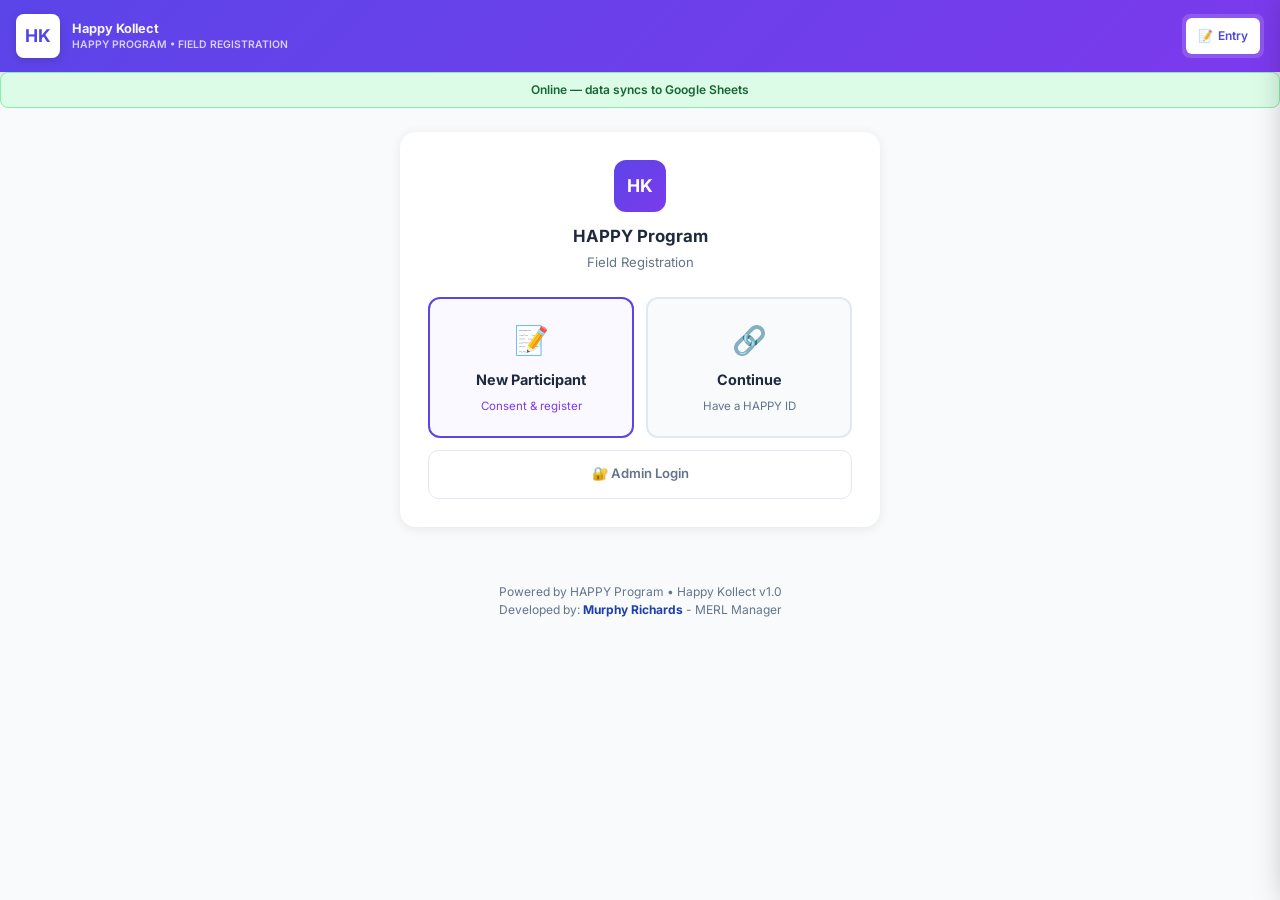
==== index.html @ 60e47ee0 "Job Placement lookup: search by name, phone, or HAPPY ID - Input now accepts name, HAPPY ID, or phon" ====
<!DOCTYPE html>
<html lang="en">
<head>
<meta charset="UTF-8">
<meta name="viewport" content="width=device-width, initial-scale=1.0, minimum-scale=1.0, maximum-scale=5.0">
<meta name="theme-color" content="#5B45E8">
<meta name="apple-mobile-web-app-capable" content="yes">
<meta name="apple-mobile-web-app-status-bar-style" content="black-translucent">
<title>Happy Kollect - HAPPY Program Registration</title>
<script src="js/tailwind.min.js"></script>
<link rel="stylesheet" href="css/fonts.css">
<link rel="stylesheet" href="css/styles.css">
</head>
<body class="pb-4">

<!-- NAVIGATION -->
<nav class="navbar">
  <div class="nav-brand">
    <div class="nav-logo" id="navLogo" onclick="handleNavLogoClick()" style="cursor:pointer;" title="Admin login">HK</div>
    <div class="nav-title">
      Happy Kollect
      <small id="navSubtitle">HAPPY PROGRAM &bull; FIELD REGISTRATION</small>
    </div>
  </div>

  <!-- FIELD NAV: visible by default, hidden when admin -->
  <div class="nav-tabs" id="fieldNav">
    <button class="nav-tab active" onclick="setView('form')" id="tab-form">&#x1F4DD; <span>Entry</span></button>
  </div>

  <!-- ADMIN NAV: hidden by default, shown after admin login (desktop) -->
  <div class="nav-tabs hidden" id="adminNav">
    <button class="nav-tab" onclick="openAdminView('dashboard')"  id="tab-dashboard">&#x1F4CA; <span>Dashboard</span></button>
    <button class="nav-tab" onclick="openAdminView('report')"     id="tab-report">&#x1F4CB; <span>Report</span></button>
    <button class="nav-tab" onclick="openAdminView('placement')"  id="tab-placement">&#x1F4BC; <span>Placement</span></button>
    <button class="nav-tab" onclick="openAdminView('correction')" id="tab-correction">&#x1F6E0; <span>Data</span></button>
    <button class="nav-tab" onclick="openAdminView('sheet')"      id="tab-sheet">&#x1F5C3; <span>Master</span></button>
    <button class="nav-tab" onclick="openAdminView('batch')"      id="tab-batch">&#x1F3ED; <span>Batch</span></button>
    <button class="nav-tab" onclick="setView('form')"             id="tab-entry">&#x1F4DD; <span>Entry</span></button>
    <button class="nav-tab nav-exit-admin" onclick="exitAdminMode()" title="Exit admin mode">&#x2715; Exit</button>
  </div>

  <!-- ADMIN MENU BUTTON: mobile only, shown in admin mode -->
  <button id="adminMenuBtn" class="admin-menu-btn" onclick="toggleAdminSidebar()" aria-label="Admin menu">&#x2630;</button>
</nav>

<!-- ADMIN SIDEBAR (mobile) -->
<div id="adminSidebarOverlay" class="admin-sidebar-overlay" onclick="closeAdminSidebar()"></div>
<div id="adminSidebarPanel" class="admin-sidebar-panel">
  <div class="admin-sidebar-header">
    <div class="admin-sidebar-header-logo">HK</div>
    <div class="admin-sidebar-header-text">
      <strong>Happy Kollect</strong>
      <small>Admin Mode</small>
    </div>
  </div>
  <nav class="admin-sidebar-nav">
    <button class="admin-sidebar-item" id="sidebar-tab-dashboard" onclick="openAdminView('dashboard');closeAdminSidebar()">
      <span class="si-icon">&#x1F4CA;</span> Dashboard
    </button>
    <button class="admin-sidebar-item" id="sidebar-tab-report" onclick="openAdminView('report');closeAdminSidebar()">
      <span class="si-icon">&#x1F4CB;</span> Report
    </button>
    <button class="admin-sidebar-item" id="sidebar-tab-placement" onclick="openAdminView('placement');closeAdminSidebar()">
      <span class="si-icon">&#x1F4BC;</span> Placement
    </button>
    <div class="admin-sidebar-divider"></div>
    <button class="admin-sidebar-item" id="sidebar-tab-correction" onclick="openAdminView('correction');closeAdminSidebar()">
      <span class="si-icon">&#x1F6E0;</span> Data Correction
    </button>
    <button class="admin-sidebar-item" id="sidebar-tab-sheet" onclick="openAdminView('sheet');closeAdminSidebar()">
      <span class="si-icon">&#x1F5C3;</span> Master Sheet
    </button>
    <button class="admin-sidebar-item" id="sidebar-tab-batch" onclick="openAdminView('batch');closeAdminSidebar()">
      <span class="si-icon">&#x1F3ED;</span> Batch Placement
    </button>
    <div class="admin-sidebar-divider"></div>
    <button class="admin-sidebar-item" id="sidebar-tab-entry" onclick="setView('form');closeAdminSidebar()">
      <span class="si-icon">&#x1F4DD;</span> Entry Form
    </button>
  </nav>
  <div class="admin-sidebar-footer">
    <button class="admin-sidebar-exit-btn" onclick="exitAdminMode();closeAdminSidebar()">
      &#x2715; Exit Admin Mode
    </button>
  </div>
</div>

<!-- STATUS BAR -->
<div id="statusBar" class="status-bar hidden mx-4 mt-4">
  <span id="statusText"></span>
</div>

<!-- MAIN CONTAINER -->
<div class="max-w-7xl mx-auto px-4 mt-4">

  <!-- ENTRY MODE SCREEN (default landing) -->
  <div id="entryModeScreen" class="hidden" style="max-width:480px;margin:1.5rem auto;">
    <div style="background:#fff;border-radius:1rem;box-shadow:0 2px 12px rgba(0,0,0,0.08);padding:1.75rem;">
      <div style="text-align:center;margin-bottom:1.5rem;">
        <div style="width:52px;height:52px;background:linear-gradient(135deg,#5B45E8,#7C3AED);border-radius:0.75rem;display:inline-flex;align-items:center;justify-content:center;font-weight:800;color:white;font-size:1.1rem;margin-bottom:0.75rem;">HK</div>
        <h2 style="font-weight:900;font-size:1.05rem;color:#1e293b;margin-bottom:0.25rem;">HAPPY Program</h2>
        <p style="color:#64748b;font-size:0.82rem;margin:0;">Field Registration</p>
      </div>
      <div style="display:grid;grid-template-columns:1fr 1fr;gap:0.75rem;margin-bottom:0.75rem;">
        <button type="button" onclick="startNewParticipant()" class="entry-btn-primary">
          <div style="font-size:1.75rem;">&#x1F4DD;</div>
          <div style="font-weight:800;font-size:0.9rem;color:#1e293b;">New Participant</div>
          <div style="font-size:0.72rem;color:#7c3aed;text-align:center;">Consent &amp; register</div>
        </button>
        <button type="button" onclick="showContinueScreen()" class="entry-btn-secondary">
          <div style="font-size:1.75rem;">&#x1F517;</div>
          <div style="font-weight:800;font-size:0.9rem;color:#1e293b;">Continue</div>
          <div style="font-size:0.72rem;color:#64748b;text-align:center;">Have a HAPPY ID</div>
        </button>
      </div>
      <button type="button" onclick="showAdminLogin('form')" class="entry-btn-admin">
        &#x1F510; Admin Login
      </button>
    </div>
  </div>

  <!-- CONTINUE SCREEN (token or ID input) -->
  <div id="continueScreen" class="hidden" style="max-width:480px;margin:1.5rem auto;">
    <div style="background:#fff;border-radius:1rem;box-shadow:0 2px 12px rgba(0,0,0,0.08);padding:1.75rem;">
      <div style="display:flex;align-items:center;gap:0.75rem;margin-bottom:1.25rem;">
        <button type="button" onclick="showEntryModeScreen()" class="back-btn">&#x2190; Back</button>
        <div>
          <h2 style="font-weight:900;font-size:1rem;color:#1e293b;margin:0;">Continue Registration</h2>
          <p style="color:#64748b;font-size:0.78rem;margin:0.1rem 0 0;">Enter a HAPPY ID, phone, or paste a link.</p>
        </div>
      </div>
      <input type="text" id="continueInput" placeholder="HAPPY-2026-000001 or phone or paste link…"
        style="width:100%;padding:0.75rem 0.85rem;border:1.5px solid #e2e8f0;border-radius:0.5rem;font-size:0.875rem;margin-bottom:0.75rem;box-sizing:border-box;"
        onkeydown="if(event.key==='Enter') submitContinue()">
      <p id="continueError" class="hidden" style="font-size:0.78rem;color:#ef4444;margin-bottom:0.5rem;"></p>
      <button type="button" onclick="submitContinue()"
        style="width:100%;padding:0.8rem;border-radius:0.5rem;background:#5B45E8;color:#fff;font-weight:700;font-size:0.875rem;border:none;cursor:pointer;min-height:48px;">
        Continue &#x2192;
      </button>
    </div>
  </div>

  <!-- consentSuccessScreen removed — consent auto-proceeds to registration -->

  <!-- LOCKED SCREEN (kept for backward compat with token links) -->
  <div id="lockedScreen" class="hidden" style="text-align:center;padding:3rem 1rem;">
    <div style="font-size:3rem;">&#x1F512;</div>
    <h2 style="font-weight:900;font-size:1.25rem;margin:1rem 0 0.5rem;">Invalid Link</h2>
    <p style="color:#64748b;font-size:0.875rem;margin-bottom:1.5rem;">This link is invalid or has expired. Please contact your HAPPY Program field officer.</p>
    <button type="button" onclick="showEntryModeScreen()" style="font-size:0.8rem;color:#5B45E8;background:none;border:none;cursor:pointer;text-decoration:underline;">Go to entry screen</button>
  </div>

  <!-- ADMIN STAGE SELECTION SCREEN -->
  <div id="adminStageScreen" class="hidden" style="max-width:520px;margin:2rem auto;">
    <div style="background:#fff;border-radius:1rem;box-shadow:0 2px 12px rgba(0,0,0,0.08);padding:2rem;">
      <h2 style="font-weight:900;font-size:1.1rem;margin-bottom:0.25rem;">Admin Entry Mode</h2>
      <p style="color:#64748b;font-size:0.82rem;margin-bottom:1.5rem;">Select the stage you are collecting data for.</p>
      <div style="display:flex;flex-direction:column;gap:0.75rem;">
        <button type="button" onclick="adminSelectStage('registration')"
          style="display:flex;align-items:center;gap:1rem;padding:1rem 1.25rem;border-radius:0.75rem;border:2px solid #e2e8f0;background:#fff;cursor:pointer;text-align:left;transition:border-color 0.15s;"
          onmouseover="this.style.borderColor='#5B45E8'" onmouseout="this.style.borderColor='#e2e8f0'">
          <div style="width:2.25rem;height:2.25rem;background:#ede9fe;border-radius:0.5rem;display:flex;align-items:center;justify-content:center;font-size:1.1rem;flex-shrink:0;">&#x1F4DD;</div>
          <div>
            <div style="font-weight:800;font-size:0.9rem;color:#1e293b;">New Participant</div>
            <div style="font-size:0.75rem;color:#64748b;margin-top:0.15rem;">Register a new participant &mdash; fills in personal information and baseline data.</div>
          </div>
        </button>
        <button type="button" onclick="adminSelectStage('capacity')"
          style="display:flex;align-items:center;gap:1rem;padding:1rem 1.25rem;border-radius:0.75rem;border:2px solid #e2e8f0;background:#fff;cursor:pointer;text-align:left;transition:border-color 0.15s;"
          onmouseover="this.style.borderColor='#7c3aed'" onmouseout="this.style.borderColor='#e2e8f0'">
          <div style="width:2.25rem;height:2.25rem;background:#f5f3ff;border-radius:0.5rem;display:flex;align-items:center;justify-content:center;font-size:1.1rem;flex-shrink:0;">&#x1F393;</div>
          <div>
            <div style="font-weight:800;font-size:0.9rem;color:#1e293b;">Capacity Building</div>
            <div style="font-size:0.75rem;color:#64748b;margin-top:0.15rem;">Record training completion for an existing participant.</div>
          </div>
        </button>
        <button type="button" onclick="adminSelectStage('placement')"
          style="display:flex;align-items:center;gap:1rem;padding:1rem 1.25rem;border-radius:0.75rem;border:2px solid #e2e8f0;background:#fff;cursor:pointer;text-align:left;transition:border-color 0.15s;"
          onmouseover="this.style.borderColor='#10b981'" onmouseout="this.style.borderColor='#e2e8f0'">
          <div style="width:2.25rem;height:2.25rem;background:#f0fdf4;border-radius:0.5rem;display:flex;align-items:center;justify-content:center;font-size:1.1rem;flex-shrink:0;">&#x1F4BC;</div>
          <div>
            <div style="font-weight:800;font-size:0.9rem;color:#1e293b;">Job Placement</div>
            <div style="font-size:0.75rem;color:#64748b;margin-top:0.15rem;">Record individual job placement for an existing participant. For bulk placement, use the Batch tab.</div>
          </div>
        </button>
        <button type="button" onclick="adminSelectStage('update-registration')"
          style="display:flex;align-items:center;gap:1rem;padding:1rem 1.25rem;border-radius:0.75rem;border:2px solid #e2e8f0;background:#fff;cursor:pointer;text-align:left;transition:border-color 0.15s;"
          onmouseover="this.style.borderColor='#f59e0b'" onmouseout="this.style.borderColor='#e2e8f0'">
          <div style="width:2.25rem;height:2.25rem;background:#fffbeb;border-radius:0.5rem;display:flex;align-items:center;justify-content:center;font-size:1.1rem;flex-shrink:0;">&#x270F;&#xFE0F;</div>
          <div>
            <div style="font-weight:800;font-size:0.9rem;color:#1e293b;">Update Registration</div>
            <div style="font-size:0.75rem;color:#64748b;margin-top:0.15rem;">Complete or correct registration info for a participant whose consent was taken but form was not finished.</div>
          </div>
        </button>
      </div>
      <p style="font-size:0.72rem;color:#94a3b8;margin-top:1.25rem;text-align:center;">
        For bulk placement of multiple participants at one employer, use the <strong>&#x1F3ED; Batch</strong> tab.
      </p>
    </div>
  </div>

  <!-- INDIVIDUAL PLACEMENT LOOKUP SCREEN -->
  <div id="placementLookupScreen" class="hidden" style="max-width:480px;margin:2rem auto;background:#fff;border-radius:1rem;box-shadow:0 2px 12px rgba(0,0,0,0.08);padding:2rem;">
    <div style="display:flex;align-items:center;gap:0.75rem;margin-bottom:1.5rem;">
      <button type="button" onclick="showAdminStageScreen()" class="back-btn">&#x2190; Back</button>
      <div>
        <h2 style="font-weight:900;font-size:1rem;margin:0;">&#x1F4BC; Job Placement</h2>
        <p style="color:#64748b;font-size:0.78rem;margin:0;">Enter a Participant ID to load their record.</p>
      </div>
    </div>
    <label style="font-size:0.8rem;font-weight:700;display:block;margin-bottom:0.4rem;">Name, HAPPY ID, or Phone</label>
    <input type="text" id="placementLookupId" placeholder="e.g. Miriam, HAPPY-2026-000004, or 0244…"
      style="width:100%;padding:0.6rem 0.75rem;border:1.5px solid #cbd5e1;border-radius:0.5rem;font-size:0.85rem;box-sizing:border-box;margin-bottom:0.75rem;"
      oninput="document.getElementById('placementNameMatchList')?.classList.add('hidden');document.getElementById('placementLookupError')?.classList.add('hidden');"
      onkeydown="if(event.key==='Enter') loadParticipantForPlacement()">
    <button type="button" onclick="loadParticipantForPlacement()"
      style="width:100%;padding:0.75rem;background:#10b981;color:#fff;border:none;border-radius:0.5rem;font-weight:700;font-size:0.875rem;cursor:pointer;min-height:48px;">
      Search &amp; Load &#x2192;
    </button>
    <p id="placementLookupError" class="hidden" style="color:#ef4444;font-size:0.75rem;margin-top:0.5rem;"></p>
    <div id="placementNameMatchList" class="hidden" style="margin-top:0.75rem;border:1px solid #d1fae5;border-radius:0.5rem;overflow:hidden;"></div>
  </div>

  <!-- REGISTRATION UPDATE LOOKUP SCREEN -->
  <div id="registrationLookupScreen" class="hidden" style="max-width:480px;margin:2rem auto;background:#fff;border-radius:1rem;box-shadow:0 2px 12px rgba(0,0,0,0.08);padding:2rem;">
    <div style="display:flex;align-items:center;gap:0.75rem;margin-bottom:1rem;">
      <button type="button" onclick="showAdminStageScreen()" class="back-btn">&#x2190; Back</button>
      <div>
        <h2 style="font-weight:900;font-size:1rem;margin:0;">Update Registration</h2>
        <p style="color:#64748b;font-size:0.78rem;margin:0;">Look up a participant by ID or phone number.</p>
      </div>
    </div>
    <div style="background:#fffbeb;border:1px solid #fde68a;border-radius:0.5rem;padding:0.65rem 0.85rem;font-size:0.75rem;color:#92400e;margin-bottom:1.25rem;line-height:1.5;">
      Use this when consent was collected but the registration form was not completed, or when existing info needs to be corrected.
    </div>
    <label style="font-size:0.8rem;font-weight:700;display:block;margin-bottom:0.4rem;">Participant ID, Name, Phone, or Ghana Card</label>
    <input type="text" id="regLookupInput" placeholder="HAPPY ID, name, phone or Ghana Card"
      style="width:100%;padding:0.6rem 0.75rem;border:1.5px solid #cbd5e1;border-radius:0.5rem;font-size:0.85rem;box-sizing:border-box;margin-bottom:0.75rem;"
      oninput="document.getElementById('regNameMatchList')?.classList.add('hidden');document.getElementById('regLookupError')?.classList.add('hidden');"
      onkeydown="if(event.key==='Enter') loadParticipantForRegistration()">
    <button type="button" id="regLookupBtn" onclick="loadParticipantForRegistration()"
      style="width:100%;padding:0.7rem;background:#f59e0b;color:#fff;border:none;border-radius:0.5rem;font-weight:700;font-size:0.875rem;cursor:pointer;">
      Load Participant
    </button>
    <p id="regLookupError" class="hidden" style="color:#ef4444;font-size:0.75rem;margin-top:0.5rem;"></p>
    <!-- Name match list — shown when multiple participants share the same name -->
    <div id="regNameMatchList" class="hidden" style="margin-top:0.75rem;border:1px solid #fde68a;border-radius:0.5rem;overflow:hidden;"></div>
  </div>

  <!-- CAPACITY ENTRY SCREEN -->
  <div id="capacityEntryScreen" class="hidden" style="max-width:480px;margin:2rem auto;background:#fff;border-radius:1rem;box-shadow:0 2px 12px rgba(0,0,0,0.08);padding:2rem;">
    <div style="display:flex;align-items:center;gap:0.75rem;margin-bottom:1.5rem;">
      <button type="button" onclick="showEntryModeScreen()" class="back-btn">&#x2190; Back</button>
      <div>
        <h2 style="font-weight:900;font-size:1.05rem;margin:0;">Capacity Building</h2>
        <p style="color:#64748b;font-size:0.78rem;margin:0.15rem 0 0;">Is this participant already registered?</p>
      </div>
    </div>
    <div style="display:flex;gap:0.75rem;margin-bottom:1.5rem;">
      <button type="button" onclick="selectCapacityMode('new')" id="btnNoId" class="cap-btn-primary">
        <span style="font-size:1.4rem;">&#x1F4DD;</span>
        <span>New Participant</span>
        <span style="font-size:0.7rem;font-weight:500;opacity:0.85;">Consent → Register → Capacity</span>
      </button>
      <button type="button" onclick="selectCapacityMode('existing')" id="btnHasId" class="cap-btn-secondary">
        <span style="font-size:1.4rem;">&#x1F517;</span>
        <span>Already Registered</span>
        <span style="font-size:0.7rem;font-weight:500;color:#64748b;">Has a HAPPY ID</span>
      </button>
    </div>
    <div id="participantIdLookup" class="hidden">
      <label style="font-size:0.82rem;font-weight:700;display:block;margin-bottom:0.4rem;color:#374151;">Participant ID</label>
      <input type="text" id="lookupParticipantId" placeholder="e.g. HAPPY-2026-000001"
        style="width:100%;padding:0.65rem 0.75rem;border:1.5px solid #cbd5e1;border-radius:0.5rem;font-size:0.875rem;box-sizing:border-box;margin-bottom:0.75rem;">
      <button type="button" onclick="lookupAndContinue()"
        style="width:100%;padding:0.8rem;background:#5B45E8;color:#fff;border:none;border-radius:0.5rem;font-weight:700;font-size:0.875rem;cursor:pointer;min-height:48px;">
        Load Participant &#x2192;
      </button>
      <p id="lookupError" class="hidden" style="color:#ef4444;font-size:0.78rem;margin-top:0.5rem;"></p>
    </div>
  </div>

  <!-- FORM VIEW -->
  <div id="view-form">

    <!-- CONSENT STEP (shown when collector taps "New Participant") -->
    <section id="consentStep" class="consent-step hidden">
      <div class="form-section consent-section">
        <div class="section-header">
          <h2 class="section-title"><span class="section-badge">C</span> Participant Consent</h2>
          <button type="button" class="btn-secondary" onclick="backToEntryChoice()">&#x2190; Back</button>
        </div>
        <div class="consent-intro">
          <strong>HAPPY Program</strong> collects participant data to support training, placement, reporting, and program improvement. Consent is required before registration.
        </div>
        <div class="consent-text-box">
          <h3>Purpose</h3>
          <p>We collect personal data to analyse program progress, improve services, and monitor the effectiveness of the Harnessing Agricultural Productivity and Prosperity for Youth program.</p>
          <h3>Data Collected</h3>
          <ul>
            <li>Name, age, gender, contact details, education, location, participation details, CV status, and employability information.</li>
            <li>Refugee/displaced status, disability status, training details, and job placement details where applicable.</li>
          </ul>
          <h3>Data Sharing</h3>
          <p>Data may be shared with Jobberman Ghana, Agri-Impact Limited, funding partners, and approved data processors for monitoring, evaluation, and program delivery.</p>
          <h3>Your Rights</h3>
          <p>You may request access, correction, restriction, or withdrawal of consent where applicable. Privacy Policy: <a href="https://mastercardfdn.org/privacy/" target="_blank" rel="noopener">mastercardfdn.org/privacy</a></p>
        </div>
        <form id="consentForm" novalidate>
          <div class="field-grid">
            <div class="field-group">
              <label class="field-label required">Venue / Location of Engagement</label>
              <input type="text" id="consentVenue" class="field-input" required placeholder="e.g., Tamale Community Center">
            </div>
            <div class="field-group">
              <label class="field-label required">Full Name</label>
              <input type="text" id="consentName" class="field-input" required placeholder="Participant full name">
            </div>
            <div class="field-group">
              <label class="field-label required">Phone Number</label>
              <input type="tel" id="consentPhone" class="field-input" required placeholder="0244 111 111">
            </div>
            <div class="field-group">
              <label class="field-label">Email (optional)</label>
              <input type="email" id="consentEmail" class="field-input" placeholder="you@example.com">
            </div>
          </div>
          <div class="consent-signature">
            <label class="field-label required">Participant Signature</label>
            <canvas id="consentSig" aria-label="Draw participant signature"></canvas>
            <p>Use finger or mouse to sign above.</p>
            <button type="button" class="btn-secondary" id="clearConsentSig">Clear Signature</button>
          </div>
          <label class="consent-checkline">
            <input type="checkbox" id="consentAgree" required>
            <span><strong>I agree</strong> to share my data as described above. I confirm I have read and understood this form.</span>
          </label>
          <div id="consentStatus" class="status-bar hidden"></div>
          <button type="submit" id="consentSubmitBtn" class="btn-primary">Submit Consent and Continue &#x2192;</button>
        </form>
      </div>
    </section>

    <form id="mainForm" onsubmit="handleSubmit(event)">

      <!-- SECTION A: SUBMISSION META -->
      <div id="sectionA" class="form-section">
        <div class="section-header">
          <h2 class="section-title"><span class="section-badge">A</span> Submission Information</h2>
          <span id="subIdDisplay" class="text-[10px] font-mono text-slate-400 bg-slate-50 px-2 py-0.5 rounded">SUB-AUTO</span>
        </div>
        <div class="field-grid">
          <div class="field-group">
            <label class="field-label">Submission ID <span class="auto-badge">Auto</span></label>
            <input type="text" id="submissionId" class="field-input readonly" readonly>
          </div>
          <div class="field-group">
            <label class="field-label required">Collector Name</label>
            <input type="text" id="collectorName" class="field-input" required placeholder="Your name">
          </div>
          <div class="field-group">
            <label class="field-label">Device ID <span class="auto-badge">Auto</span></label>
            <input type="text" id="deviceId" class="field-input readonly" readonly>
          </div>
          <div class="field-group">
            <label class="field-label">Timestamp <span class="auto-badge">Auto</span></label>
            <input type="text" id="submissionTimestamp" class="field-input readonly" readonly>
          </div>
        </div>
      </div>

      <!-- SECTION B: PARTICIPANT INFORMATION -->
      <div id="sectionB" class="form-section" style="border-top-color: #3b82f6;">
        <h2 class="section-title"><span class="section-badge" style="background:#3b82f6">B</span> Participant Information</h2>

        <div class="field-grid">
          <div class="field-group">
            <label class="field-label">Participant ID <span class="auto-badge">Auto</span></label>
            <input type="text" id="participantId" class="field-input readonly" readonly placeholder="Will auto-generate">
          </div>
          <div class="field-group">
            <label class="field-label">HAMIS ID <span class="auto-badge">Auto</span></label>
            <input type="text" id="hamisId" class="field-input readonly" readonly placeholder="Will auto-generate">
          </div>
          <div class="field-group">
            <label class="field-label required">Onboarding Date</label>
            <input type="date" id="onboardingDate" class="field-input" required>
          </div>
          <div class="field-group">
            <label class="field-label required">Implementing Partner</label>
            <select id="implementingPartner" class="field-input" required onchange="onPartnerChange()">
              <option value="">Select Partner</option>
              <option value="Jobberman">Jobberman</option>
              <option value="Agrico">Agrico</option>
              <option value="YouthEmpower">YouthEmpower</option>
              <option value="SkillsGH">SkillsGH</option>
              <option value="Other">Other</option>
            </select>
          </div>
        </div>

        <!-- Location -->
        <div class="field-grid">
          <div class="field-group">
            <label class="field-label required">Region</label>
            <select id="region" class="field-input" required onchange="populateDistricts('region','district'); updateIds();">
              <option value="">Select Region</option>
            </select>
          </div>
          <div class="field-group">
            <label class="field-label required">District</label>
            <select id="district" class="field-input" required disabled>
              <option value="">Select District</option>
            </select>
          </div>
          <div class="field-group">
            <label class="field-label">Community</label>
            <input type="text" id="community" class="field-input" placeholder="Town/Community">
          </div>
          <div class="field-group">
            <label class="field-label required">Location Status</label>
            <select id="locationStatus" class="field-input" required>
              <option value="">Select</option>
              <option value="Urban">Urban</option>
              <option value="Peri-Urban">Peri-Urban</option>
              <option value="Rural">Rural</option>
            </select>
          </div>
        </div>

        <!-- Personal Details -->
        <div class="field-grid">
          <div class="field-group">
            <label class="field-label required">Surname</label>
            <input type="text" id="surname" class="field-input" required>
          </div>
          <div class="field-group">
            <label class="field-label required">First Name</label>
            <input type="text" id="firstName" class="field-input" required>
          </div>
          <div class="field-group">
            <label class="field-label">Other Name(s)</label>
            <input type="text" id="otherNames" class="field-input">
          </div>
          <div class="field-group">
            <label class="field-label required">Sex</label>
            <select id="sex" class="field-input" required>
              <option value="">Select</option>
              <option value="Male">Male</option>
              <option value="Female">Female</option>
            </select>
          </div>
        </div>

        <div class="field-grid">
          <div class="field-group">
            <label class="field-label required">Date of Birth</label>
            <input type="date" id="dob" class="field-input" required onchange="calculateAge()">
          </div>
          <div class="field-group">
            <label class="field-label">Age <span class="auto-badge">Calc</span></label>
            <input type="text" id="age" class="field-input readonly" readonly>
          </div>
          <div class="field-group">
            <label class="field-label">Age Group <span class="auto-badge">Auto</span></label>
            <input type="text" id="participantTypeAge" class="field-input readonly" readonly>
          </div>
          <div class="field-group">
            <label class="field-label required">Telephone</label>
            <input type="tel" id="telephone" class="field-input" required placeholder="0244111111" onblur="validatePhone(this)">
          </div>
        </div>

        <!-- ID & Special Status -->
        <div class="field-grid">
          <div class="field-group">
            <label class="field-label">ID Type</label>
            <select id="idType" class="field-input" onchange="handleIdTypeChange()">
              <option value="">Select</option>
              <option value="Ghana Card">Ghana Card</option>
              <option value="Voter's ID">Voter's ID</option>
              <option value="Passport">Passport</option>
              <option value="National ID">National ID</option>
            </select>
          </div>
          <div class="field-group">
            <label class="field-label">Ghana Card ID</label>
            <input type="text" id="ghanaCardId" class="field-input" placeholder="GHA-XXXXXXXXX-X" oninput="formatGhanaCard(this)">
          </div>
          <div class="field-group">
            <label class="field-label">Voter's ID</label>
            <input type="text" id="voterId" class="field-input" placeholder="10 characters">
          </div>
          <div class="field-group">
            <label class="field-label">Refugee Status</label>
            <select id="refugeeStatus" class="field-input" onchange="toggleRefugeeField()">
              <option value="No">No</option>
              <option value="Yes">Yes</option>
            </select>
          </div>
        </div>
        <div id="nationalityField" class="field-group hidden">
          <label class="field-label">Nationality (if Refugee)</label>
          <input type="text" id="nationality" class="field-input">
        </div>

        <!-- Displacement -->
        <div class="field-grid">
          <div class="field-group">
            <label class="field-label">Displacement Status</label>
            <select id="displacementStatus" class="field-input" onchange="toggleDisplacementFields()">
              <option value="No">No</option>
              <option value="Yes">Yes</option>
            </select>
          </div>
          <div id="displacementReasonField" class="field-group hidden">
            <label class="field-label">Reason for Displacement</label>
            <select id="displacementReason" class="field-input">
              <option value="">Select</option>
              <option value="War/Conflict">War/Conflict</option>
              <option value="Flood">Flood</option>
              <option value="Fire">Fire</option>
              <option value="Natural Disaster">Other Natural Disasters</option>
              <option value="Non-Natural">Other Non-Natural Disasters</option>
              <option value="Other">Other</option>
            </select>
          </div>
          <div id="originalCommunityField" class="field-group hidden">
            <label class="field-label">Original Community</label>
            <input type="text" id="originalCommunity" class="field-input">
          </div>
          <div id="hostCommunityField" class="field-group hidden">
            <label class="field-label">Host Community (Current)</label>
            <input type="text" id="hostCommunity" class="field-input">
          </div>
        </div>

        <div class="field-grid">
          <div class="field-group">
            <label class="field-label">Disability Status</label>
            <select id="disabilityStatus" class="field-input" onchange="toggleDisabilityField()">
              <option value="No">No</option>
              <option value="Yes">Yes</option>
            </select>
          </div>
          <div id="disabilitySpecField" class="field-group hidden">
            <label class="field-label">Specify Disability</label>
            <select id="disabilitySpecify" class="field-input">
              <option value="">Select</option>
              <option value="Hearing">Hearing</option>
              <option value="Visual">Visual</option>
              <option value="Speech">Speech</option>
              <option value="Mobility">Mobility</option>
              <option value="Albinism">Albinism</option>
              <option value="Deaf-Blindness">Deaf-Blindness</option>
              <option value="Other">Other</option>
            </select>
          </div>
        </div>

        <!-- Education & Employment -->
        <div class="field-grid">
          <div class="field-group">
            <label class="field-label required">Education Level</label>
            <select id="educationLevel" class="field-input" required>
              <option value="">Select</option>
              <option value="None">None</option>
              <option value="Primary">Primary</option>
              <option value="JHS">JHS</option>
              <option value="SHS">SHS</option>
              <option value="Vocational">Vocational</option>
              <option value="Technical">Technical</option>
              <option value="College">College</option>
              <option value="University">University</option>
            </select>
          </div>
          <div class="field-group">
            <label class="field-label required">Employment Status</label>
            <select id="employmentStatus" class="field-input" required onchange="toggleBaselineEmploymentFields()">
              <option value="">Select</option>
              <option value="Employed">Employed</option>
              <option value="Unemployed">Unemployed</option>
              <option value="Casual Worker">Casual Worker</option>
              <option value="Student">Student</option>
            </select>
          </div>
        </div>

        <div id="baselineEmploymentFields" class="conditional-box">
          <div class="field-grid">
            <div class="field-group">
              <label class="field-label">Current Occupation</label>
              <input type="text" id="currentOccupation" class="field-input" placeholder="e.g., Farmer, Trader">
            </div>
            <div class="field-group">
              <label class="field-label">Income (GHS)</label>
              <select id="monthlyIncome" class="field-input">
                <option value="">Select</option>
                <option value="None">None</option>
                <option value="1-200">1-200</option>
                <option value="201-500">201-500</option>
                <option value="501-700">501-700</option>
                <option value="701-1000">701-1000</option>
                <option value="1001-1200">1001-1200</option>
                <option value="1201-1500">1201-1500</option>
                <option value="1501-1700">1501-1700</option>
                <option value="1701-2000">1701-2000</option>
                <option value="Above 2000">Above 2000</option>
              </select>
            </div>
            <div class="field-group">
              <label class="field-label">Income Frequency</label>
              <select id="incomeFrequency" class="field-input">
                <option value="">Select</option>
                <option value="Daily">Daily</option>
                <option value="Weekly">Weekly</option>
                <option value="Monthly">Monthly</option>
              </select>
            </div>
          </div>
          <div class="field-grid">
            <div class="field-group">
              <label class="field-label">Sector</label>
              <select id="sector" class="field-input" onchange="populateIndustries()">
                <option value="">Select</option>
                <option value="Agriculture">Agriculture</option>
                <option value="Non-Agriculture">Non-Agriculture</option>
              </select>
            </div>
            <div class="field-group">
              <label class="field-label">Industry</label>
              <select id="industry" class="field-input" disabled onchange="populateJobTypes()">
                <option value="">Select</option>
              </select>
            </div>
            <div class="field-group">
              <label class="field-label">Job Type</label>
              <select id="jobType" class="field-input" disabled onchange="populateJobRoles()">
                <option value="">Select</option>
              </select>
            </div>
            <div class="field-group">
              <label class="field-label">Job Role</label>
              <select id="jobRole" class="field-input" disabled>
                <option value="">Select</option>
              </select>
            </div>
          </div>
          <div class="field-grid">
            <div class="field-group">
              <label class="field-label">Work Region</label>
              <select id="workRegion" class="field-input" onchange="populateDistricts('workRegion','workDistrict')">
                <option value="">Select Region</option>
              </select>
            </div>
            <div class="field-group">
              <label class="field-label">Work District</label>
              <select id="workDistrict" class="field-input" disabled>
                <option value="">Select District</option>
              </select>
            </div>
            <div class="field-group">
              <label class="field-label">Work Community/Town</label>
              <input type="text" id="workCommunity" class="field-input">
            </div>
          </div>
        </div>
      </div>

      <!-- SECTION C: CAPACITY BUILDING -->
      <div id="sectionC" class="form-section purple">
        <h2 class="section-title"><span class="section-badge purple">C</span> Capacity Building</h2>
        <div class="conditional-trigger purple">
          <label class="field-label required">Have you been trained by <span id="partnerNameDisplay">the implementing partner</span>?</label>
          <div class="flex gap-4 mt-1">
            <label class="text-xs font-bold"><input type="radio" name="tr_check" value="Yes" onclick="toggleCapacityFields(true)"> YES</label>
            <label class="text-xs font-bold"><input type="radio" name="tr_check" value="No" onclick="toggleCapacityFields(false)" checked> NO</label>
          </div>
        </div>
        <div id="capacityFields" class="conditional-box">
          <div class="field-grid">
            <div class="field-group">
              <label class="field-label required">Training Start Date</label>
              <input type="date" id="trainingStartDate" class="field-input" required>
            </div>
            <div class="field-group">
              <label class="field-label required">Training End Date</label>
              <input type="date" id="trainingEndDate" class="field-input" required>
            </div>
            <div class="field-group">
              <label class="field-label required">Mode of Training</label>
              <select id="trainingMode" class="field-input" required onchange="toggleTrainingModeFields()">
                <option value="">Select</option>
                <option value="In-person">In-person</option>
                <option value="Virtual">Virtual</option>
                <option value="Hybrid">Hybrid</option>
              </select>
            </div>
            <div class="field-group hidden" id="trainingLocationGroup">
              <label class="field-label required">Training Location</label>
              <input type="text" id="trainingLocation" class="field-input" placeholder="Venue/Location">
            </div>
          </div>
          <div id="virtualTrainingFields" class="field-group hidden" style="background:#f0f9ff;padding:0.75rem;border-radius:0.5rem;margin:0.5rem 0;border-left:3px solid #7c3aed">
            <label class="field-label" style="font-weight:700;color:#7c3aed">Virtual Training Details</label>
            <div class="field-group" style="margin-top:0.5rem">
              <label class="field-label">Virtual Platform Used</label>
              <select id="virtualPlatform" class="field-input">
                <option value="">Select</option>
                <option value="Google Meet">Google Meet</option>
                <option value="Microsoft Teams">Teams</option>
                <option value="Zoom">Zoom</option>
                <option value="WhatsApp">WhatsApp</option>
                <option value="Other">Other</option>
              </select>
            </div>
          </div>
          <div class="field-grid">
            <div class="field-group">
              <label class="field-label">Trainer Type</label>
              <select id="trainerType" class="field-input">
                <option value="">Select</option>
                <option value="Internal">Internal</option>
                <option value="External">External</option>
              </select>
            </div>
            <div class="field-group">
              <label class="field-label">Training Partner</label>
              <select id="trainingPartner" class="field-input">
                <option value="">Select</option>
                <option value="Jobberman">Jobberman</option>
                <option value="Agrico">Agrico</option>
                <option value="TVET Authority">TVET Authority</option>
                <option value="Other">Other</option>
              </select>
            </div>
            <div class="field-group">
              <label class="field-label">Completion Status</label>
              <select id="completionStatus" class="field-input">
                <option value="">Select</option>
                <option value="Completed">Completed</option>
                <option value="Dropped">Dropped</option>
                <option value="Ongoing">Ongoing</option>
              </select>
            </div>
            <div class="field-group">
              <label class="field-label">Certificate Issued</label>
              <select id="certificateIssued" class="field-input">
                <option value="">Select</option>
                <option value="Yes">Yes</option>
                <option value="No">No</option>
              </select>
            </div>
          </div>
          <div class="field-group">
            <label class="field-label">Training Modules Completed (Select all that apply)</label>
            <div class="checkbox-grid">
              <label class="checkbox-label"><input type="checkbox" name="modules" value="Soft Skills"> Soft Skills</label>
              <label class="checkbox-label"><input type="checkbox" name="modules" value="Employability"> Employability/Career Essential Skills</label>
              <label class="checkbox-label"><input type="checkbox" name="modules" value="Entrepreneurship"> Small Business &amp; Entrepreneurship</label>
              <label class="checkbox-label"><input type="checkbox" name="modules" value="Digital Literacy"> Digital Literacy/ICT Skills</label>
              <label class="checkbox-label"><input type="checkbox" name="modules" value="Financial Management"> Financial Management</label>
              <label class="checkbox-label"><input type="checkbox" name="modules" value="Agri-Business"> Agri-Business</label>
              <label class="checkbox-label"><input type="checkbox" name="modules" value="Vocational Training"> Vocational Training</label>
              <label class="checkbox-label"><input type="checkbox" name="modules" value="Other"> Other</label>
            </div>
          </div>
          <div class="field-group">
            <label class="field-label">What Digital Literacy/ICT Skills training did you have?</label>
            <div class="checkbox-grid">
              <label class="checkbox-label"><input type="checkbox" name="digitalSkills" value="Graphic Design"> Graphic Design</label>
              <label class="checkbox-label"><input type="checkbox" name="digitalSkills" value="Web Development"> Web Development</label>
              <label class="checkbox-label"><input type="checkbox" name="digitalSkills" value="Data Entry"> Data Entry</label>
              <label class="checkbox-label"><input type="checkbox" name="digitalSkills" value="Social Media"> Social Media Management</label>
              <label class="checkbox-label"><input type="checkbox" name="digitalSkills" value="Other"> Other</label>
            </div>
          </div>
          <div class="field-group">
            <label class="field-label">What else would you like to be trained in?</label>
            <textarea id="wishTraining" class="field-input textarea" placeholder="Describe desired training"></textarea>
          </div>
          <div class="field-group">
            <label class="field-label">Have you had any other training before this?</label>
            <select id="previousTrainings" class="field-input" onchange="togglePreviousTrainingDetails()">
              <option value="No">No</option>
              <option value="Yes">Yes</option>
            </select>
          </div>
          <div id="previousTrainingDetails" class="field-group hidden">
            <label class="field-label">Please describe previous training(s)</label>
            <textarea id="previousTrainingDesc" class="field-input textarea" rows="2"></textarea>
          </div>
        </div>
      </div>

      <!-- SECTION D: JOB PLACEMENT -->
      <div id="sectionD" class="form-section green">
        <h2 class="section-title"><span class="section-badge green">D</span> Job Placement</h2>
        <div class="conditional-trigger green">
          <label class="field-label required">Were you placed by <span id="partnerNameDisplay2">the implementing partner</span>?</label>
          <div class="flex gap-4 mt-1">
            <label class="text-xs font-bold"><input type="radio" name="pl_check" value="Yes" onclick="togglePlacementFields(true)"> YES</label>
            <label class="text-xs font-bold"><input type="radio" name="pl_check" value="No" onclick="togglePlacementFields(false)" checked> NO</label>
          </div>
        </div>
        <div id="placementFields" class="conditional-box">
          <div class="field-grid">
            <div class="field-group">
              <label class="field-label required">Placement Start Date</label>
              <input type="date" id="placementStartDate" class="field-input">
            </div>
            <div class="field-group">
              <label class="field-label">Placement Region</label>
              <select id="placementRegion" class="field-input" onchange="populateDistricts('placementRegion','placementDistrict')">
                <option value="">Select Region</option>
              </select>
            </div>
            <div class="field-group">
              <label class="field-label">Placement District</label>
              <select id="placementDistrict" class="field-input" disabled>
                <option value="">Select District</option>
              </select>
            </div>
            <div class="field-group">
              <label class="field-label">Placement Community</label>
              <input type="text" id="placementCommunity" class="field-input">
            </div>
          </div>
          <div class="field-grid">
            <div class="field-group">
              <label class="field-label required">Sector</label>
              <select id="plSector" class="field-input" required onchange="populatePlacementIndustries()">
                <option value="">Select</option>
                <option value="Agriculture">Agriculture</option>
                <option value="Non-Agriculture">Non-Agriculture</option>
              </select>
            </div>
            <div class="field-group">
              <label class="field-label required">Industry</label>
              <select id="plIndustry" class="field-input" required disabled onchange="populatePlacementJobTypes()">
                <option value="">Select</option>
              </select>
            </div>
            <div class="field-group">
              <label class="field-label required">Job Type</label>
              <select id="plJobType" class="field-input" required disabled onchange="populatePlacementJobRoles()">
                <option value="">Select</option>
              </select>
            </div>
            <div class="field-group">
              <label class="field-label required">Job Role</label>
              <select id="plJobRole" class="field-input" required disabled>
                <option value="">Select</option>
              </select>
            </div>
          </div>
          <div class="field-grid">
            <div class="field-group">
              <label class="field-label required">Employment Type</label>
              <select id="employmentType" class="field-input" required>
                <option value="">Select</option>
                <option value="Wage">Wage Employment</option>
                <option value="Self-Employment">Self-Employment</option>
              </select>
            </div>
            <div class="field-group">
              <label class="field-label required">Employment Category</label>
              <select id="employmentCategory" class="field-input" required>
                <option value="">Select</option>
                <option value="New">New Employment</option>
                <option value="Improved">Improved Employment</option>
                <option value="Additional">Additional Employment</option>
              </select>
            </div>
            <div class="field-group">
              <label class="field-label required">Income (GHS)</label>
              <select id="placementIncome" class="field-input" required>
                <option value="">Select</option>
                <option value="None">None</option>
                <option value="1-200">1-200</option>
                <option value="201-500">201-500</option>
                <option value="501-700">501-700</option>
                <option value="701-1000">701-1000</option>
                <option value="1001-1200">1001-1200</option>
                <option value="1201-1500">1201-1500</option>
                <option value="1501-1700">1501-1700</option>
                <option value="1701-2000">1701-2000</option>
                <option value="Above 2000">Above 2000</option>
              </select>
            </div>
            <div class="field-group">
              <label class="field-label">Income Frequency</label>
              <select id="placementIncomeFreq" class="field-input">
                <option value="">Select</option>
                <option value="Daily">Daily</option>
                <option value="Weekly">Weekly</option>
                <option value="Monthly">Monthly</option>
              </select>
            </div>
          </div>
          <div class="field-grid">
            <div class="field-group">
              <label class="field-label">Employer Name</label>
              <input type="text" id="employerName" class="field-input">
            </div>
            <div class="field-group">
              <label class="field-label">Contract Type</label>
              <select id="contractType" class="field-input">
                <option value="">Select</option>
                <option value="Permanent">Permanent</option>
                <option value="Fixed-term">Fixed-term</option>
                <option value="Casual">Casual</option>
                <option value="Contract">Contract</option>
                <option value="Internship">Internship</option>
              </select>
            </div>
            <div class="field-group">
              <label class="field-label">Work Hours/Week</label>
              <input type="number" id="workHours" class="field-input" min="1" max="168" placeholder="e.g., 40">
            </div>
          </div>
        </div>

        <!-- Current Employment (if NOT placed) -->
        <div id="currentEmploymentFields" class="conditional-box">
          <div class="field-group">
            <label class="field-label">Are you currently employed elsewhere?</label>
            <select id="currentlyEmployed" class="field-input" onchange="toggleCurrentEmploymentDetails()">
              <option value="No">No</option>
              <option value="Yes">Yes</option>
            </select>
          </div>
          <div id="currentEmploymentDetails" class="hidden">
            <div class="field-grid">
              <div class="field-group">
                <label class="field-label">Current Employer</label>
                <input type="text" id="currentEmployer" class="field-input">
              </div>
              <div class="field-group">
                <label class="field-label">Current Job Role</label>
                <input type="text" id="currentJobRoleAlt" class="field-input">
              </div>
              <div class="field-group">
                <label class="field-label">Current Income (GHS)</label>
                <select id="currentIncomeAlt" class="field-input">
                  <option value="">Select</option>
                  <option value="None">None</option>
                  <option value="1-200">1-200</option>
                  <option value="201-500">201-500</option>
                  <option value="501-1000">501-1000</option>
                  <option value="1001+">1001+</option>
                </select>
              </div>
            </div>
          </div>
        </div>
      </div>

      <!-- Submit Buttons -->
      <div class="btn-group">
        <button type="submit" id="submitBtn" class="btn-primary">Submit Registration</button>
        <button type="button" class="btn-secondary" onclick="resetForm()">Reset</button>
      </div>
    </form>

    <!-- Success Screen -->
    <div id="successScreen" class="success-screen">
      <div class="success-icon">&#10003;</div>
      <h3 class="success-title">Submission Successful!</h3>
      <p>Your response has been saved to Google Sheets.</p>
      <p class="success-ref">Reference: <span id="refDisplay"></span></p>
      <button class="btn-primary" onclick="handleSubmitAnother()">Submit Another</button>
    </div>
  </div>

  <!-- DASHBOARD VIEW -->
  <div id="view-dashboard" class="hidden">
    <div class="bg-white p-4 rounded-lg shadow border mb-4">
      <div class="flex justify-between items-center mb-3">
        <div>
          <h2 class="font-black text-purple-800 uppercase text-xs tracking-widest">Program Dashboard</h2>
          <p id="dashboardTimestamp" style="font-size:0.7rem;color:#94a3b8;margin-top:0.2rem;"></p>
        </div>
        <div class="flex gap-2">
          <button onclick="printDashboard()" class="bg-slate-500 text-white text-[10px] px-3 py-1 rounded font-bold no-print">&#x1F5A8; Print PDF</button>
          <button onclick="refreshAdminData('dashboard')" class="bg-purple-600 text-white text-[10px] px-3 py-1 rounded font-bold no-print">Refresh</button>
        </div>
      </div>
      <div id="dashboardFilters" style="display:none;flex-wrap:wrap;gap:0.5rem;margin-bottom:1rem;padding:0.65rem 0.75rem;background:#f8fafc;border-radius:0.5rem;align-items:center;border:1px solid #e2e8f0;">
        <input type="date" id="dashFilterStart" class="field-input" style="flex:1;min-width:130px;font-size:0.75rem;max-width:160px;" onchange="applyDashboardFilters()" title="Onboarding date from">
        <input type="date" id="dashFilterEnd"   class="field-input" style="flex:1;min-width:130px;font-size:0.75rem;max-width:160px;" onchange="applyDashboardFilters()" title="Onboarding date to">
        <select id="dashFilterPartner"   class="field-input" style="flex:1;min-width:120px;font-size:0.75rem;max-width:180px;" onchange="applyDashboardFilters()"><option value="">All Partners</option></select>
        <select id="dashFilterCollector" class="field-input" style="flex:1;min-width:130px;font-size:0.75rem;max-width:190px;" onchange="applyDashboardFilters()"><option value="">All Collectors</option></select>
        <button onclick="clearDashboardFilters()" style="font-size:0.7rem;color:#64748b;background:none;border:1px solid #cbd5e1;border-radius:0.375rem;padding:0.35rem 0.6rem;cursor:pointer;white-space:nowrap;">Clear</button>
      </div>
      <div id="dashboardContent">
        <p style="text-align:center;color:#94a3b8;padding:2.5rem 1rem;font-size:0.85rem;">Click Refresh to load dashboard</p>
      </div>
    </div>
  </div>

  <!-- REPORT VIEW -->
  <div id="view-report" class="hidden">
    <div class="bg-white p-4 rounded-lg shadow border mb-4">
      <div class="flex justify-between items-center mb-4">
        <div>
          <h2 class="font-black text-emerald-800 uppercase text-xs tracking-widest">Program Report</h2>
          <p id="reportTimestamp" style="font-size:0.7rem;color:#94a3b8;margin-top:0.2rem;"></p>
        </div>
        <div class="flex gap-2">
          <button onclick="refreshAdminData('report')" class="bg-emerald-600 text-white text-[10px] px-3 py-1 rounded font-bold">Refresh</button>
          <button onclick="exportReportData()" class="bg-slate-500 text-white text-[10px] px-3 py-1 rounded font-bold">Export CSV</button>
        </div>
      </div>
      <div id="reportFilters" style="display:none;flex-wrap:wrap;gap:0.5rem;margin-bottom:1rem;padding:0.65rem 0.75rem;background:#f8fafc;border-radius:0.5rem;align-items:center;border:1px solid #e2e8f0;">
        <input type="date" id="filterStartDate" class="field-input" style="flex:1;min-width:130px;font-size:0.75rem;max-width:160px;" onchange="applyReportFilters()" title="Onboarding date from">
        <input type="date" id="filterEndDate"   class="field-input" style="flex:1;min-width:130px;font-size:0.75rem;max-width:160px;" onchange="applyReportFilters()" title="Onboarding date to">
        <select id="filterCollector" class="field-input" style="flex:1;min-width:130px;font-size:0.75rem;max-width:190px;" onchange="applyReportFilters()">
          <option value="">All Collectors</option>
        </select>
        <select id="filterPartner" class="field-input" style="flex:1;min-width:120px;font-size:0.75rem;max-width:180px;" onchange="applyReportFilters()">
          <option value="">All Partners</option>
        </select>
        <select id="filterRegion" class="field-input" style="flex:1;min-width:120px;font-size:0.75rem;max-width:180px;" onchange="applyReportFilters()">
          <option value="">All Regions</option>
        </select>
        <select id="filterSex" class="field-input" style="flex:1;min-width:90px;font-size:0.75rem;max-width:120px;" onchange="applyReportFilters()">
          <option value="">All Sexes</option>
          <option value="Female">Female</option>
          <option value="Male">Male</option>
        </select>
        <select id="filterStatus" class="field-input" style="flex:1;min-width:130px;font-size:0.75rem;max-width:165px;" onchange="applyReportFilters()">
          <option value="">All Stages</option>
          <option value="registered">New Participant</option>
          <option value="capacity">Capacity Building</option>
          <option value="placement">Job Placement</option>
        </select>
        <button onclick="clearReportFilters()" style="font-size:0.7rem;color:#64748b;background:none;border:1px solid #cbd5e1;border-radius:0.375rem;padding:0.35rem 0.6rem;cursor:pointer;white-space:nowrap;">Clear</button>
      </div>
      <div id="reportContent">
        <p style="text-align:center;color:#94a3b8;padding:2.5rem 1rem;font-size:0.85rem;">Click Refresh to load report</p>
      </div>
    </div>
  </div>

  <!-- DATA CORRECTION VIEW (Admin Only) -->
  <div id="view-correction" class="hidden">
    <div class="bg-white p-4 rounded-lg shadow border mb-4">
      <div class="flex justify-between items-center mb-4">
        <div>
          <h2 class="font-black text-red-800 uppercase text-xs tracking-widest">&#x1F6E0; Data Correction &amp; Cleaning</h2>
          <p style="font-size:0.7rem;color:#94a3b8;margin-top:0.2rem;">Review and fix data quality issues, retry pending submissions, edit participant records.</p>
        </div>
        <button onclick="refreshCorrection()" class="bg-red-600 text-white text-[10px] px-3 py-1 rounded font-bold no-print">&#x1F504; Refresh</button>
      </div>

      <!-- PENDING SYNC PANEL -->
      <div style="margin-bottom:1.5rem;">
        <div style="display:flex;justify-content:space-between;align-items:center;margin-bottom:0.6rem;">
          <p style="font-size:0.63rem;font-weight:900;text-transform:uppercase;color:#b45309;letter-spacing:0.07em;">&#x1F551; Pending / Unsynced Submissions</p>
          <button onclick="retryAllPending()" id="retryAllBtn"
            style="font-size:0.7rem;padding:0.3rem 0.7rem;background:#f59e0b;color:#fff;border:none;border-radius:0.35rem;cursor:pointer;font-weight:700;">
            &#x21BA; Retry All
          </button>
        </div>
        <div id="pendingQueueList" style="font-size:0.78rem;color:#64748b;padding:0.75rem;background:#fffbeb;border-radius:0.5rem;border:1px solid #fde68a;">
          Loading...
        </div>
      </div>

      <!-- DATA QUALITY ISSUES -->
      <div style="margin-bottom:1.5rem;">
        <p style="font-size:0.63rem;font-weight:900;text-transform:uppercase;color:#92400e;letter-spacing:0.07em;margin-bottom:0.6rem;">&#x1F50D; Data Quality Issues</p>
        <div id="correctionQualityPanel">
          <p style="font-size:0.78rem;color:#94a3b8;">Load data first — click Refresh.</p>
        </div>
      </div>

      <!-- PARTICIPANT SEARCH & EDIT -->
      <div>
        <p style="font-size:0.63rem;font-weight:900;text-transform:uppercase;color:#1e3a5f;letter-spacing:0.07em;margin-bottom:0.6rem;">&#x1F50E; Find &amp; Edit Participant</p>
        <div style="display:flex;gap:0.5rem;margin-bottom:0.75rem;">
          <input type="text" id="correctionSearchInput" placeholder="HAPPY ID, name, or phone…"
            style="flex:1;padding:0.55rem 0.75rem;border:1.5px solid #e2e8f0;border-radius:0.5rem;font-size:0.8rem;"
            onkeydown="if(event.key==='Enter') searchForEdit()">
          <button onclick="searchForEdit()"
            style="padding:0.55rem 1rem;background:#1e40af;color:#fff;border:none;border-radius:0.5rem;font-size:0.8rem;font-weight:700;cursor:pointer;">
            Search
          </button>
        </div>
        <div id="correctionSearchResults"></div>
      </div>
    </div>
  </div>

  <!-- PARTICIPANT EDIT MODAL -->
  <div id="editParticipantModal" class="admin-modal hidden">
    <div class="admin-box" style="max-width:600px;max-height:85vh;overflow-y:auto;">
      <div style="display:flex;justify-content:space-between;align-items:center;margin-bottom:1rem;">
        <div>
          <h3 style="margin:0;font-size:1rem;font-weight:900;">Edit Participant</h3>
          <p id="editModalId" style="font-size:0.72rem;color:#5B45E8;font-family:monospace;margin:0.2rem 0 0;"></p>
        </div>
        <button onclick="closeEditModal()" style="font-size:1.1rem;background:none;border:none;cursor:pointer;color:#64748b;">&#x2715;</button>
      </div>
      <div id="editModalFields" style="display:grid;grid-template-columns:1fr 1fr;gap:0.75rem;margin-bottom:1rem;"></div>
      <div id="editModalError" class="hidden" style="font-size:0.75rem;color:#ef4444;margin-bottom:0.5rem;"></div>
      <div style="display:flex;gap:0.5rem;justify-content:flex-end;">
        <button onclick="closeEditModal()" style="padding:0.6rem 1.2rem;border:1px solid #e2e8f0;border-radius:0.5rem;background:#fff;font-size:0.82rem;cursor:pointer;">Cancel</button>
        <button onclick="saveEditModal()" id="editModalSaveBtn"
          style="padding:0.6rem 1.2rem;background:#5B45E8;color:#fff;border:none;border-radius:0.5rem;font-size:0.82rem;font-weight:700;cursor:pointer;">
          Save Changes
        </button>
      </div>
    </div>
  </div>

  <!-- BATCH PLACEMENT VIEW -->
  <div id="view-batch" class="hidden">

    <!-- Step 1: Employer & Job Details -->
    <div id="batch-step-1">
      <div class="bg-white p-4 rounded-lg shadow border mb-4">
        <div class="flex justify-between items-center mb-4">
          <div>
            <h2 class="font-black text-emerald-800 uppercase text-xs tracking-widest">New Placement Batch</h2>
            <p style="font-size:0.7rem;color:#94a3b8;margin-top:0.2rem;">Step 1 of 3 &mdash; Employer &amp; Job Details</p>
          </div>
          <span style="font-size:0.68rem;font-family:monospace;color:#64748b;background:#f0fdf4;padding:0.2rem 0.6rem;border-radius:0.375rem;border:1px solid #d1fae5;">BATCH ID: auto-assigned</span>
        </div>

        <div class="field-grid">
          <div class="field-group span-2">
            <label class="field-label required">Employer Name</label>
            <input type="text" id="batchEmployerName" class="field-input" required placeholder="e.g., Sentuo Ceramics Ltd">
          </div>
          <div class="field-group">
            <label class="field-label required">Placed By Partner</label>
            <select id="batchPlacedByPartner" class="field-input" required>
              <option value="">Select Partner</option>
              <option value="Jobberman">Jobberman</option>
              <option value="Agrico">Agrico</option>
              <option value="YouthEmpower">YouthEmpower</option>
              <option value="SkillsGH">SkillsGH</option>
            </select>
          </div>
          <div class="field-group">
            <label class="field-label required">Placement Start Date</label>
            <input type="date" id="batchStartDate" class="field-input" required>
          </div>
        </div>

        <div class="field-grid">
          <div class="field-group">
            <label class="field-label">Placement Region</label>
            <select id="batchRegion" class="field-input" onchange="batchPopulateDistricts()">
              <option value="">Select Region</option>
            </select>
          </div>
          <div class="field-group">
            <label class="field-label">Placement District</label>
            <select id="batchDistrict" class="field-input" disabled>
              <option value="">Select District</option>
            </select>
          </div>
          <div class="field-group">
            <label class="field-label">Placement Community</label>
            <input type="text" id="batchCommunity" class="field-input" placeholder="Town/Community">
          </div>
        </div>

        <div class="field-grid">
          <div class="field-group">
            <label class="field-label required">Sector</label>
            <select id="batchSector" class="field-input" required onchange="batchPopulateIndustries()">
              <option value="">Select</option>
              <option value="Agriculture">Agriculture</option>
              <option value="Non-Agriculture">Non-Agriculture</option>
            </select>
          </div>
          <div class="field-group">
            <label class="field-label required">Industry</label>
            <select id="batchIndustry" class="field-input" required disabled onchange="batchPopulateJobTypes()">
              <option value="">Select</option>
            </select>
          </div>
          <div class="field-group">
            <label class="field-label required">Job Type</label>
            <select id="batchJobType" class="field-input" required disabled onchange="batchPopulateJobRoles()">
              <option value="">Select</option>
            </select>
          </div>
          <div class="field-group">
            <label class="field-label required">Job Role</label>
            <select id="batchJobRole" class="field-input" required disabled>
              <option value="">Select</option>
            </select>
          </div>
        </div>

        <div class="field-grid">
          <div class="field-group">
            <label class="field-label required">Employment Type</label>
            <select id="batchEmploymentType" class="field-input" required>
              <option value="">Select</option>
              <option value="Wage">Wage Employment</option>
              <option value="Self-Employment">Self-Employment</option>
            </select>
          </div>
          <div class="field-group">
            <label class="field-label required">Employment Category</label>
            <select id="batchEmploymentCategory" class="field-input" required>
              <option value="">Select</option>
              <option value="New">New Employment</option>
              <option value="Improved">Improved Employment</option>
              <option value="Additional">Additional Employment</option>
            </select>
          </div>
          <div class="field-group">
            <label class="field-label">Contract Type</label>
            <select id="batchContractType" class="field-input">
              <option value="">Select</option>
              <option value="Permanent">Permanent</option>
              <option value="Fixed-term">Fixed-term</option>
              <option value="Casual">Casual</option>
              <option value="Contract">Contract</option>
              <option value="Internship">Internship</option>
            </select>
          </div>
          <div class="field-group">
            <label class="field-label">Work Hours / Week</label>
            <input type="number" id="batchWorkHours" class="field-input" min="1" max="168" placeholder="e.g., 40">
          </div>
        </div>

        <div class="field-grid">
          <div class="field-group">
            <label class="field-label required">Income (GHS)</label>
            <select id="batchIncome" class="field-input" required>
              <option value="">Select</option>
              <option value="None">None</option>
              <option value="1-200">1-200</option>
              <option value="201-500">201-500</option>
              <option value="501-700">501-700</option>
              <option value="701-1000">701-1000</option>
              <option value="1001-1200">1001-1200</option>
              <option value="1201-1500">1201-1500</option>
              <option value="1501-1700">1501-1700</option>
              <option value="1701-2000">1701-2000</option>
              <option value="Above 2000">Above 2000</option>
            </select>
          </div>
          <div class="field-group">
            <label class="field-label">Income Frequency</label>
            <select id="batchIncomeFreq" class="field-input">
              <option value="">Select</option>
              <option value="Daily">Daily</option>
              <option value="Weekly">Weekly</option>
              <option value="Monthly">Monthly</option>
            </select>
          </div>
        </div>

        <p id="batchStep1Error" class="hidden" style="color:#ef4444;font-size:0.75rem;margin-bottom:0.75rem;padding:0.5rem 0.75rem;background:#fef2f2;border-radius:0.375rem;"></p>
        <button type="button" onclick="batchGoToStep2()" class="btn-primary" style="width:100%;margin-top:0.75rem;">
          Load Eligible Participants &#x2192;
        </button>
      </div>
    </div>

    <!-- Step 2: Select Participants -->
    <div id="batch-step-2" class="hidden">
      <div class="bg-white p-4 rounded-lg shadow border mb-4">
        <div class="flex justify-between items-center mb-3">
          <div>
            <h2 class="font-black text-emerald-800 uppercase text-xs tracking-widest">Select Participants</h2>
            <p style="font-size:0.7rem;color:#94a3b8;margin-top:0.2rem;">Step 2 of 3 &mdash; Choose who is being placed</p>
          </div>
          <button type="button" onclick="batchGoToStep1()" style="font-size:0.72rem;color:#64748b;background:none;border:1px solid #cbd5e1;border-radius:0.375rem;padding:0.3rem 0.65rem;cursor:pointer;">&larr; Back</button>
        </div>

        <div style="display:flex;justify-content:space-between;align-items:center;margin-bottom:0.75rem;padding:0.5rem 0.75rem;background:#f0fdf4;border-radius:0.5rem;border-left:3px solid #10b981;">
          <span id="batchEligibleCount" style="font-size:0.78rem;font-weight:700;color:#065f46;"></span>
          <div style="display:flex;gap:0.75rem;">
            <button type="button" onclick="batchSelectAll(true)" style="font-size:0.7rem;color:#5B45E8;background:none;border:none;cursor:pointer;font-weight:700;">Select All</button>
            <span style="color:#cbd5e1;">|</span>
            <button type="button" onclick="batchSelectAll(false)" style="font-size:0.7rem;color:#64748b;background:none;border:none;cursor:pointer;">Clear</button>
          </div>
        </div>

        <!-- Search box -->
        <div style="position:relative;margin-bottom:0.6rem;">
          <span style="position:absolute;left:0.7rem;top:50%;transform:translateY(-50%);font-size:0.85rem;color:#94a3b8;pointer-events:none;">&#x1F50D;</span>
          <input type="text" id="batchSearchInput" placeholder="Search by name or HAPPY ID…"
            style="width:100%;padding:0.6rem 0.75rem 0.6rem 2.1rem;border:1.5px solid #e2e8f0;border-radius:0.5rem;font-size:0.82rem;box-sizing:border-box;"
            oninput="batchSearchParticipants(this.value)">
        </div>
        <div id="batchSearchInfo" style="font-size:0.7rem;color:#94a3b8;margin-bottom:0.4rem;min-height:1rem;"></div>

        <div id="batchParticipantList" style="max-height:380px;overflow-y:auto;border:1px solid #e2e8f0;border-radius:0.5rem;"></div>

        <div style="margin-top:0.75rem;padding:0.5rem 0.75rem;background:#f8fafc;border-radius:0.5rem;display:flex;justify-content:space-between;align-items:center;">
          <span id="batchSelectedCount" style="font-size:0.78rem;font-weight:700;color:#374151;">0 selected</span>
          <button type="button" onclick="batchGoToStep3()" class="btn-primary" style="padding:0.5rem 1.25rem;">
            Review Batch &#x2192;
          </button>
        </div>
      </div>
    </div>

    <!-- Step 3: Review & Confirm -->
    <div id="batch-step-3" class="hidden">
      <div class="bg-white p-4 rounded-lg shadow border mb-4">
        <div class="flex justify-between items-center mb-3">
          <div>
            <h2 class="font-black text-emerald-800 uppercase text-xs tracking-widest">Review &amp; Confirm</h2>
            <p style="font-size:0.7rem;color:#94a3b8;margin-top:0.2rem;">Step 3 of 3 &mdash; Confirm batch placement</p>
          </div>
          <button type="button" onclick="batchGoToStep2()" style="font-size:0.72rem;color:#64748b;background:none;border:1px solid #cbd5e1;border-radius:0.375rem;padding:0.3rem 0.65rem;cursor:pointer;">&larr; Back</button>
        </div>

        <div id="batchReviewSummary" style="background:#f0fdf4;border-radius:0.5rem;padding:0.75rem 1rem;margin-bottom:1rem;border-left:3px solid #10b981;font-size:0.8rem;"></div>

        <p style="font-size:0.68rem;font-weight:900;text-transform:uppercase;color:#94a3b8;letter-spacing:0.07em;margin-bottom:0.5rem;">Participants Being Placed</p>
        <div id="batchReviewTable" style="overflow-x:auto;margin-bottom:1.25rem;border:1px solid #e2e8f0;border-radius:0.5rem;"></div>

        <p id="batchStep3Error" class="hidden" style="color:#ef4444;font-size:0.75rem;margin-bottom:0.75rem;padding:0.5rem 0.75rem;background:#fef2f2;border-radius:0.375rem;"></p>
        <button type="button" id="batchSubmitBtn" onclick="submitBatchPlacement()" class="btn-primary" style="width:100%;background:#10b981;border-color:#10b981;">
          &#10003; Confirm &amp; Submit Batch
        </button>
      </div>
    </div>

    <!-- Batch Success -->
    <div id="batch-success" class="hidden">
      <div class="bg-white p-4 rounded-lg shadow border mb-4" style="text-align:center;padding:3rem 1.5rem;">
        <div style="font-size:3rem;margin-bottom:1rem;color:#10b981;">&#10003;</div>
        <h2 style="font-weight:900;font-size:1.25rem;color:#10b981;margin-bottom:0.5rem;">Batch Submitted!</h2>
        <p id="batchSuccessMessage" style="color:#64748b;font-size:0.875rem;margin-bottom:0.75rem;"></p>
        <p id="batchSuccessId" style="font-family:monospace;font-size:0.85rem;color:#374151;background:#f0fdf4;padding:0.5rem 1.25rem;border-radius:0.5rem;display:inline-block;margin-bottom:1.75rem;border:1px solid #d1fae5;"></p>
        <div style="display:flex;gap:0.75rem;justify-content:center;">
          <button type="button" onclick="resetBatchPlacement()" class="btn-primary" style="background:#10b981;border-color:#10b981;">New Batch</button>
          <button type="button" onclick="openAdminView('sheet')" class="btn-secondary">View Master Sheet</button>
        </div>
      </div>
    </div>

  </div>

  <!-- MASTER SHEET VIEW -->
  <div id="view-sheet" class="hidden">
    <div class="bg-white p-4 rounded-lg shadow border mb-4">
      <div class="flex justify-between items-center mb-3">
        <h2 class="font-black text-blue-800 uppercase text-xs tracking-widest">Master Data Repository</h2>
        <div class="flex gap-2">
          <button onclick="loadSheetData()" class="bg-blue-600 text-white text-[10px] px-3 py-1 rounded font-bold">Refresh</button>
          <button onclick="exportSheetData()" class="bg-emerald-600 text-white text-[10px] px-3 py-1 rounded font-bold">Export CSV</button>
        </div>
      </div>
      <div class="sheet-container">
        <table class="sheet-table" id="masterSheet">
          <thead id="sheetHead"></thead>
          <tbody id="sheetBody"><tr><td colspan="25" style="text-align:center;padding:1.5rem;color:#64748b">Click "Refresh" to load data from Google Sheets</td></tr></tbody>
        </table>
      </div>
    </div>
  </div>

</div>

<!-- Footer -->
<footer class="footer">
  <p>Powered by HAPPY Program &bull; Happy Kollect v1.0</p>
  <p>Developed by: <strong>Murphy Richards</strong> - MERL Manager</p>
</footer>

<!-- Admin Login Modal -->
<div id="adminModal" class="admin-modal hidden">
  <div class="admin-box">
    <h3>&#x1F510; Admin Access</h3>
    <p class="text-xs text-slate-600 mb-2">Enter admin password to continue</p>
    <input type="password" id="adminPassword" placeholder="Enter admin password" onkeydown="if(event.key==='Enter') verifyAdmin()">
    <div class="btn-group">
      <button onclick="verifyAdmin()" class="btn-primary" style="padding:0.625rem">Unlock</button>
      <button onclick="closeAdminLogin()" class="btn-secondary" style="padding:0.625rem">Cancel</button>
    </div>
  </div>
</div>

<!-- Toast Notification -->
<div id="toast" class="toast hidden">
  <span id="toastMessage"></span>
</div>

<script src="js/app.js"></script>
</body>
</html>
---- css/fonts.css ----
/* cyrillic-ext */
@font-face {
  font-family: 'Inter';
  font-style: normal;
  font-weight: 300;
  font-display: swap;
  src: url(../assets/fonts/UcC73FwrK3iLTeHuS_nVMrMxCp50SjIa2JL7SUc.woff2) format('woff2');
  unicode-range: U+0460-052F, U+1C80-1C8A, U+20B4, U+2DE0-2DFF, U+A640-A69F, U+FE2E-FE2F;
}
/* cyrillic */
@font-face {
  font-family: 'Inter';
  font-style: normal;
  font-weight: 300;
  font-display: swap;
  src: url(../assets/fonts/UcC73FwrK3iLTeHuS_nVMrMxCp50SjIa0ZL7SUc.woff2) format('woff2');
  unicode-range: U+0301, U+0400-045F, U+0490-0491, U+04B0-04B1, U+2116;
}
/* greek-ext */
@font-face {
  font-family: 'Inter';
  font-style: normal;
  font-weight: 300;
  font-display: swap;
  src: url(../assets/fonts/UcC73FwrK3iLTeHuS_nVMrMxCp50SjIa2ZL7SUc.woff2) format('woff2');
  unicode-range: U+1F00-1FFF;
}
/* greek */
@font-face {
  font-family: 'Inter';
  font-style: normal;
  font-weight: 300;
  font-display: swap;
  src: url(../assets/fonts/UcC73FwrK3iLTeHuS_nVMrMxCp50SjIa1pL7SUc.woff2) format('woff2');
  unicode-range: U+0370-0377, U+037A-037F, U+0384-038A, U+038C, U+038E-03A1, U+03A3-03FF;
}
/* vietnamese */
@font-face {
  font-family: 'Inter';
  font-style: normal;
  font-weight: 300;
  font-display: swap;
  src: url(../assets/fonts/UcC73FwrK3iLTeHuS_nVMrMxCp50SjIa2pL7SUc.woff2) format('woff2');
  unicode-range: U+0102-0103, U+0110-0111, U+0128-0129, U+0168-0169, U+01A0-01A1, U+01AF-01B0, U+0300-0301, U+0303-0304, U+0308-0309, U+0323, U+0329, U+1EA0-1EF9, U+20AB;
}
/* latin-ext */
@font-face {
  font-family: 'Inter';
  font-style: normal;
  font-weight: 300;
  font-display: swap;
  src: url(../assets/fonts/UcC73FwrK3iLTeHuS_nVMrMxCp50SjIa25L7SUc.woff2) format('woff2');
  unicode-range: U+0100-02BA, U+02BD-02C5, U+02C7-02CC, U+02CE-02D7, U+02DD-02FF, U+0304, U+0308, U+0329, U+1D00-1DBF, U+1E00-1E9F, U+1EF2-1EFF, U+2020, U+20A0-20AB, U+20AD-20C0, U+2113, U+2C60-2C7F, U+A720-A7FF;
}
/* latin */
@font-face {
  font-family: 'Inter';
  font-style: normal;
  font-weight: 300;
  font-display: swap;
  src: url(../assets/fonts/UcC73FwrK3iLTeHuS_nVMrMxCp50SjIa1ZL7.woff2) format('woff2');
  unicode-range: U+0000-00FF, U+0131, U+0152-0153, U+02BB-02BC, U+02C6, U+02DA, U+02DC, U+0304, U+0308, U+0329, U+2000-206F, U+20AC, U+2122, U+2191, U+2193, U+2212, U+2215, U+FEFF, U+FFFD;
}
/* cyrillic-ext */
@font-face {
  font-family: 'Inter';
  font-style: normal;
  font-weight: 400;
  font-display: swap;
  src: url(../assets/fonts/UcC73FwrK3iLTeHuS_nVMrMxCp50SjIa2JL7SUc.woff2) format('woff2');
  unicode-range: U+0460-052F, U+1C80-1C8A, U+20B4, U+2DE0-2DFF, U+A640-A69F, U+FE2E-FE2F;
}
/* cyrillic */
@font-face {
  font-family: 'Inter';
  font-style: normal;
  font-weight: 400;
  font-display: swap;
  src: url(../assets/fonts/UcC73FwrK3iLTeHuS_nVMrMxCp50SjIa0ZL7SUc.woff2) format('woff2');
  unicode-range: U+0301, U+0400-045F, U+0490-0491, U+04B0-04B1, U+2116;
}
/* greek-ext */
@font-face {
  font-family: 'Inter';
  font-style: normal;
  font-weight: 400;
  font-display: swap;
  src: url(../assets/fonts/UcC73FwrK3iLTeHuS_nVMrMxCp50SjIa2ZL7SUc.woff2) format('woff2');
  unicode-range: U+1F00-1FFF;
}
/* greek */
@font-face {
  font-family: 'Inter';
  font-style: normal;
  font-weight: 400;
  font-display: swap;
  src: url(../assets/fonts/UcC73FwrK3iLTeHuS_nVMrMxCp50SjIa1pL7SUc.woff2) format('woff2');
  unicode-range: U+0370-0377, U+037A-037F, U+0384-038A, U+038C, U+038E-03A1, U+03A3-03FF;
}
/* vietnamese */
@font-face {
  font-family: 'Inter';
  font-style: normal;
  font-weight: 400;
  font-display: swap;
  src: url(../assets/fonts/UcC73FwrK3iLTeHuS_nVMrMxCp50SjIa2pL7SUc.woff2) format('woff2');
  unicode-range: U+0102-0103, U+0110-0111, U+0128-0129, U+0168-0169, U+01A0-01A1, U+01AF-01B0, U+0300-0301, U+0303-0304, U+0308-0309, U+0323, U+0329, U+1EA0-1EF9, U+20AB;
}
/* latin-ext */
@font-face {
  font-family: 'Inter';
  font-style: normal;
  font-weight: 400;
  font-display: swap;
  src: url(../assets/fonts/UcC73FwrK3iLTeHuS_nVMrMxCp50SjIa25L7SUc.woff2) format('woff2');
  unicode-range: U+0100-02BA, U+02BD-02C5, U+02C7-02CC, U+02CE-02D7, U+02DD-02FF, U+0304, U+0308, U+0329, U+1D00-1DBF, U+1E00-1E9F, U+1EF2-1EFF, U+2020, U+20A0-20AB, U+20AD-20C0, U+2113, U+2C60-2C7F, U+A720-A7FF;
}
/* latin */
@font-face {
  font-family: 'Inter';
  font-style: normal;
  font-weight: 400;
  font-display: swap;
  src: url(../assets/fonts/UcC73FwrK3iLTeHuS_nVMrMxCp50SjIa1ZL7.woff2) format('woff2');
  unicode-range: U+0000-00FF, U+0131, U+0152-0153, U+02BB-02BC, U+02C6, U+02DA, U+02DC, U+0304, U+0308, U+0329, U+2000-206F, U+20AC, U+2122, U+2191, U+2193, U+2212, U+2215, U+FEFF, U+FFFD;
}
/* cyrillic-ext */
@font-face {
  font-family: 'Inter';
  font-style: normal;
  font-weight: 500;
  font-display: swap;
  src: url(../assets/fonts/UcC73FwrK3iLTeHuS_nVMrMxCp50SjIa2JL7SUc.woff2) format('woff2');
  unicode-range: U+0460-052F, U+1C80-1C8A, U+20B4, U+2DE0-2DFF, U+A640-A69F, U+FE2E-FE2F;
}
/* cyrillic */
@font-face {
  font-family: 'Inter';
  font-style: normal;
  font-weight: 500;
  font-display: swap;
  src: url(../assets/fonts/UcC73FwrK3iLTeHuS_nVMrMxCp50SjIa0ZL7SUc.woff2) format('woff2');
  unicode-range: U+0301, U+0400-045F, U+0490-0491, U+04B0-04B1, U+2116;
}
/* greek-ext */
@font-face {
  font-family: 'Inter';
  font-style: normal;
  font-weight: 500;
  font-display: swap;
  src: url(../assets/fonts/UcC73FwrK3iLTeHuS_nVMrMxCp50SjIa2ZL7SUc.woff2) format('woff2');
  unicode-range: U+1F00-1FFF;
}
/* greek */
@font-face {
  font-family: 'Inter';
  font-style: normal;
  font-weight: 500;
  font-display: swap;
  src: url(../assets/fonts/UcC73FwrK3iLTeHuS_nVMrMxCp50SjIa1pL7SUc.woff2) format('woff2');
  unicode-range: U+0370-0377, U+037A-037F, U+0384-038A, U+038C, U+038E-03A1, U+03A3-03FF;
}
/* vietnamese */
@font-face {
  font-family: 'Inter';
  font-style: normal;
  font-weight: 500;
  font-display: swap;
  src: url(../assets/fonts/UcC73FwrK3iLTeHuS_nVMrMxCp50SjIa2pL7SUc.woff2) format('woff2');
  unicode-range: U+0102-0103, U+0110-0111, U+0128-0129, U+0168-0169, U+01A0-01A1, U+01AF-01B0, U+0300-0301, U+0303-0304, U+0308-0309, U+0323, U+0329, U+1EA0-1EF9, U+20AB;
}
/* latin-ext */
@font-face {
  font-family: 'Inter';
  font-style: normal;
  font-weight: 500;
  font-display: swap;
  src: url(../assets/fonts/UcC73FwrK3iLTeHuS_nVMrMxCp50SjIa25L7SUc.woff2) format('woff2');
  unicode-range: U+0100-02BA, U+02BD-02C5, U+02C7-02CC, U+02CE-02D7, U+02DD-02FF, U+0304, U+0308, U+0329, U+1D00-1DBF, U+1E00-1E9F, U+1EF2-1EFF, U+2020, U+20A0-20AB, U+20AD-20C0, U+2113, U+2C60-2C7F, U+A720-A7FF;
}
/* latin */
@font-face {
  font-family: 'Inter';
  font-style: normal;
  font-weight: 500;
  font-display: swap;
  src: url(../assets/fonts/UcC73FwrK3iLTeHuS_nVMrMxCp50SjIa1ZL7.woff2) format('woff2');
  unicode-range: U+0000-00FF, U+0131, U+0152-0153, U+02BB-02BC, U+02C6, U+02DA, U+02DC, U+0304, U+0308, U+0329, U+2000-206F, U+20AC, U+2122, U+2191, U+2193, U+2212, U+2215, U+FEFF, U+FFFD;
}
/* cyrillic-ext */
@font-face {
  font-family: 'Inter';
  font-style: normal;
  font-weight: 600;
  font-display: swap;
  src: url(../assets/fonts/UcC73FwrK3iLTeHuS_nVMrMxCp50SjIa2JL7SUc.woff2) format('woff2');
  unicode-range: U+0460-052F, U+1C80-1C8A, U+20B4, U+2DE0-2DFF, U+A640-A69F, U+FE2E-FE2F;
}
/* cyrillic */
@font-face {
  font-family: 'Inter';
  font-style: normal;
  font-weight: 600;
  font-display: swap;
  src: url(../assets/fonts/UcC73FwrK3iLTeHuS_nVMrMxCp50SjIa0ZL7SUc.woff2) format('woff2');
  unicode-range: U+0301, U+0400-045F, U+0490-0491, U+04B0-04B1, U+2116;
}
/* greek-ext */
@font-face {
  font-family: 'Inter';
  font-style: normal;
  font-weight: 600;
  font-display: swap;
  src: url(../assets/fonts/UcC73FwrK3iLTeHuS_nVMrMxCp50SjIa2ZL7SUc.woff2) format('woff2');
  unicode-range: U+1F00-1FFF;
}
/* greek */
@font-face {
  font-family: 'Inter';
  font-style: normal;
  font-weight: 600;
  font-display: swap;
  src: url(../assets/fonts/UcC73FwrK3iLTeHuS_nVMrMxCp50SjIa1pL7SUc.woff2) format('woff2');
  unicode-range: U+0370-0377, U+037A-037F, U+0384-038A, U+038C, U+038E-03A1, U+03A3-03FF;
}
/* vietnamese */
@font-face {
  font-family: 'Inter';
  font-style: normal;
  font-weight: 600;
  font-display: swap;
  src: url(../assets/fonts/UcC73FwrK3iLTeHuS_nVMrMxCp50SjIa2pL7SUc.woff2) format('woff2');
  unicode-range: U+0102-0103, U+0110-0111, U+0128-0129, U+0168-0169, U+01A0-01A1, U+01AF-01B0, U+0300-0301, U+0303-0304, U+0308-0309, U+0323, U+0329, U+1EA0-1EF9, U+20AB;
}
/* latin-ext */
@font-face {
  font-family: 'Inter';
  font-style: normal;
  font-weight: 600;
  font-display: swap;
  src: url(../assets/fonts/UcC73FwrK3iLTeHuS_nVMrMxCp50SjIa25L7SUc.woff2) format('woff2');
  unicode-range: U+0100-02BA, U+02BD-02C5, U+02C7-02CC, U+02CE-02D7, U+02DD-02FF, U+0304, U+0308, U+0329, U+1D00-1DBF, U+1E00-1E9F, U+1EF2-1EFF, U+2020, U+20A0-20AB, U+20AD-20C0, U+2113, U+2C60-2C7F, U+A720-A7FF;
}
/* latin */
@font-face {
  font-family: 'Inter';
  font-style: normal;
  font-weight: 600;
  font-display: swap;
  src: url(../assets/fonts/UcC73FwrK3iLTeHuS_nVMrMxCp50SjIa1ZL7.woff2) format('woff2');
  unicode-range: U+0000-00FF, U+0131, U+0152-0153, U+02BB-02BC, U+02C6, U+02DA, U+02DC, U+0304, U+0308, U+0329, U+2000-206F, U+20AC, U+2122, U+2191, U+2193, U+2212, U+2215, U+FEFF, U+FFFD;
}
/* cyrillic-ext */
@font-face {
  font-family: 'Inter';
  font-style: normal;
  font-weight: 700;
  font-display: swap;
  src: url(../assets/fonts/UcC73FwrK3iLTeHuS_nVMrMxCp50SjIa2JL7SUc.woff2) format('woff2');
  unicode-range: U+0460-052F, U+1C80-1C8A, U+20B4, U+2DE0-2DFF, U+A640-A69F, U+FE2E-FE2F;
}
/* cyrillic */
@font-face {
  font-family: 'Inter';
  font-style: normal;
  font-weight: 700;
  font-display: swap;
  src: url(../assets/fonts/UcC73FwrK3iLTeHuS_nVMrMxCp50SjIa0ZL7SUc.woff2) format('woff2');
  unicode-range: U+0301, U+0400-045F, U+0490-0491, U+04B0-04B1, U+2116;
}
/* greek-ext */
@font-face {
  font-family: 'Inter';
  font-style: normal;
  font-weight: 700;
  font-display: swap;
  src: url(../assets/fonts/UcC73FwrK3iLTeHuS_nVMrMxCp50SjIa2ZL7SUc.woff2) format('woff2');
  unicode-range: U+1F00-1FFF;
}
/* greek */
@font-face {
  font-family: 'Inter';
  font-style: normal;
  font-weight: 700;
  font-display: swap;
  src: url(../assets/fonts/UcC73FwrK3iLTeHuS_nVMrMxCp50SjIa1pL7SUc.woff2) format('woff2');
  unicode-range: U+0370-0377, U+037A-037F, U+0384-038A, U+038C, U+038E-03A1, U+03A3-03FF;
}
/* vietnamese */
@font-face {
  font-family: 'Inter';
  font-style: normal;
  font-weight: 700;
  font-display: swap;
  src: url(../assets/fonts/UcC73FwrK3iLTeHuS_nVMrMxCp50SjIa2pL7SUc.woff2) format('woff2');
  unicode-range: U+0102-0103, U+0110-0111, U+0128-0129, U+0168-0169, U+01A0-01A1, U+01AF-01B0, U+0300-0301, U+0303-0304, U+0308-0309, U+0323, U+0329, U+1EA0-1EF9, U+20AB;
}
/* latin-ext */
@font-face {
  font-family: 'Inter';
  font-style: normal;
  font-weight: 700;
  font-display: swap;
  src: url(../assets/fonts/UcC73FwrK3iLTeHuS_nVMrMxCp50SjIa25L7SUc.woff2) format('woff2');
  unicode-range: U+0100-02BA, U+02BD-02C5, U+02C7-02CC, U+02CE-02D7, U+02DD-02FF, U+0304, U+0308, U+0329, U+1D00-1DBF, U+1E00-1E9F, U+1EF2-1EFF, U+2020, U+20A0-20AB, U+20AD-20C0, U+2113, U+2C60-2C7F, U+A720-A7FF;
}
/* latin */
@font-face {
  font-family: 'Inter';
  font-style: normal;
  font-weight: 700;
  font-display: swap;
  src: url(../assets/fonts/UcC73FwrK3iLTeHuS_nVMrMxCp50SjIa1ZL7.woff2) format('woff2');
  unicode-range: U+0000-00FF, U+0131, U+0152-0153, U+02BB-02BC, U+02C6, U+02DA, U+02DC, U+0304, U+0308, U+0329, U+2000-206F, U+20AC, U+2122, U+2191, U+2193, U+2212, U+2215, U+FEFF, U+FFFD;
}
---- css/styles.css ----
* { font-family: 'Inter', sans-serif; box-sizing: border-box; }
body { background-color: #f8fafc; color: #1e293b; line-height: 1.5; }
/* ===== NAVIGATION ===== */
.navbar { background: linear-gradient(135deg, #5B45E8, #7C3AED); color: white; padding: 0.875rem 1rem; display: flex; justify-content: space-between; align-items: center; box-shadow: 0 4px 12px rgba(0,0,0,0.2); gap: 1rem; }
.navbar.admin-mode { background: linear-gradient(135deg, #1e3a5f, #1e40af); }
.nav-exit-admin { background: rgba(239,68,68,0.25) !important; border-color: rgba(239,68,68,0.5) !important; font-size: 0.62rem !important; }
.nav-exit-admin:hover { background: rgba(239,68,68,0.45) !important; }
.nav-brand { display: flex; align-items: center; gap: 0.75rem; }
.nav-logo { width: 44px; height: 44px; background: white; border-radius: 0.5rem; display: flex; align-items: center; justify-content: center; font-weight: 800; color: #4F46E5; font-size: 1.1rem; flex-shrink: 0; box-shadow: 0 2px 8px rgba(0,0,0,0.15); }
.nav-title { font-size: 0.8rem; font-weight: 800; line-height: 1.3; opacity: 0.95; }
.nav-title small { display: block; font-size: 0.65rem; opacity: 0.8; font-weight: 600; }
.nav-tabs { display: flex; background: rgba(255,255,255,0.15); border-radius: 0.5rem; padding: 0.25rem; flex-shrink: 0; }
.nav-tab { padding: 0.5rem 0.75rem; font-size: 0.75rem; font-weight: 600; border-radius: 0.375rem; cursor: pointer; transition: all 0.2s; color: white; background: transparent; border: none; white-space: nowrap; min-height: 36px; display: inline-flex; align-items: center; gap: 0.3rem; }
.nav-tab.active { background: white; color: #4F46E5; }
.nav-tab:not(.active):hover { background: rgba(255,255,255,0.2); }
@media (max-width: 640px) {
  .navbar { flex-wrap: wrap; }
  .nav-tabs {
    width: 100%;
    overflow-x: auto;
    -webkit-overflow-scrolling: touch;
    scrollbar-width: none;
    justify-content: flex-start;
  }
  .nav-tabs::-webkit-scrollbar { display: none; }
  .nav-tab { flex: 0 0 auto; padding: 0.375rem 0.6rem; font-size: 0.7rem; }
}
@media (max-width: 400px) {
  .nav-tab span { display: none; }
  .nav-tab { padding: 0.375rem 0.5rem; font-size: 0.85rem; }
}
/* ===== FORM SECTIONS ===== */
.form-section { background: white; border-radius: 0.75rem; box-shadow: 0 1px 3px rgba(0,0,0,0.1); margin-bottom: 1.25rem; padding: 1.25rem; border-top: 4px solid #1e40af; }
.form-section.purple { border-top-color: #7c3aed; }
.form-section.green { border-top-color: #059669; }
.section-header { display: flex; justify-content: space-between; align-items: center; margin-bottom: 1rem; padding-bottom: 0.75rem; border-bottom: 1px solid #e2e8f0; }
.section-title { font-size: 0.875rem; font-weight: 800; color: #1e40af; text-transform: uppercase; letter-spacing: 0.05em; }
.section-badge { background: #1e40af; color: white; width: 24px; height: 24px; border-radius: 0.375rem; display: inline-flex; align-items: center; justify-content: center; font-size: 0.75rem; font-weight: 700; }
.section-badge.purple { background: #7c3aed; }
.section-badge.green { background: #059669; }
/* ===== FORM FIELDS ===== */
.field-grid { display: grid; grid-template-columns: 1fr; gap: 0.875rem; }
@media (min-width: 768px) { .field-grid { grid-template-columns: repeat(2, 1fr); } }
@media (min-width: 1024px) { .field-grid { grid-template-columns: repeat(4, 1fr); } }
.field-group { display: flex; flex-direction: column; gap: 0.25rem; }
.field-label { font-size: 0.65rem; font-weight: 800; color: #475569; text-transform: uppercase; letter-spacing: 0.05em; }
.field-label.required::after { content: " *"; color: #ef4444; }
.field-input { width: 100%; padding: 0.5rem; border: 1px solid #cbd5e1; border-radius: 0.375rem; font-size: 0.85rem; outline: none; transition: all 0.2s; background: white; }
.field-input:focus { border-color: #2563eb; box-shadow: 0 0 0 2px rgba(37,99,235,0.1); }
.field-input.readonly { background: #f1f5f9; color: #1e40af; font-weight: 600; cursor: not-allowed; }
.field-input:disabled { background: #f8fafc; color: #94a3b8; }
.textarea { min-height: 72px; resize: vertical; }
.auto-badge { display: inline-block; padding: 0.125rem 0.5rem; background: #10b981; color: white; border-radius: 0.25rem; font-size: 0.625rem; font-weight: 700; margin-left: 0.25rem; vertical-align: middle; }
/* ===== CONDITIONAL SECTIONS ===== */
.conditional-box { display: none; margin-top: 1rem; padding-top: 1rem; border-top: 1px dashed #e2e8f0; }
.conditional-box.show { display: block !important; animation: slideDown 0.3s ease-out; }
@keyframes slideDown { from { opacity: 0; transform: translateY(-8px); } to { opacity: 1; transform: translateY(0); } }
.conditional-trigger { background: #f8fafc; padding: 0.75rem; border-radius: 0.5rem; margin-bottom: 0.75rem; border-left: 3px solid #cbd5e1; }
.conditional-trigger.purple { border-left-color: #7c3aed; }
.conditional-trigger.green { border-left-color: #059669; }
/* ===== CHECKBOX GRID ===== */
.checkbox-grid { display: grid; grid-template-columns: repeat(2, 1fr); gap: 0.375rem; margin-top: 0.375rem; }
@media (min-width: 640px) { .checkbox-grid { grid-template-columns: repeat(3, 1fr); } }
.checkbox-label { display: flex; align-items: center; gap: 0.375rem; font-size: 0.75rem; color: #334155; cursor: pointer; }
.checkbox-label input[type="checkbox"] { width: 18px; height: 18px; accent-color: #1e40af; flex-shrink: 0; }
/* ===== BUTTONS ===== */
.btn-primary { width: 100%; background: #1e40af; color: white; font-weight: 700; padding: 0.875rem; border-radius: 0.75rem; border: none; cursor: pointer; transition: all 0.2s; text-transform: uppercase; letter-spacing: 0.05em; font-size: 0.875rem; }
.btn-primary:hover { background: #1a3696; transform: translateY(-1px); box-shadow: 0 4px 12px rgba(30,64,175,0.3); }
.btn-primary:active { transform: translateY(0); }
.btn-primary:disabled { background: #94a3b8; cursor: not-allowed; transform: none; }
.btn-secondary { background: #f1f5f9; color: #475569; font-weight: 600; padding: 0.75rem 1.25rem; border-radius: 0.5rem; border: none; cursor: pointer; transition: all 0.2s; font-size: 0.875rem; }
.btn-secondary:hover { background: #e2e8f0; }
.btn-group { display: flex; gap: 0.75rem; margin-top: 1.5rem; }
/* ===== STATUS & TOAST ===== */
.status-bar { padding: 0.5rem 1rem; border-radius: 0.5rem; margin-bottom: 1rem; font-size: 0.75rem; font-weight: 600; text-align: center; }
.status-bar.online { background: #dcfce7; color: #166534; border: 1px solid #86efac; }
.status-bar.offline { background: #fee2e2; color: #991b1b; border: 1px solid #fca5a5; }
.status-bar.hidden { display: none; }
.toast { position: fixed; bottom: 1.25rem; right: 1.25rem; padding: 0.75rem 1.25rem; border-radius: 0.5rem; color: white; font-weight: 600; font-size: 0.875rem; z-index: 1000; animation: slideIn 0.3s ease-out; max-width: 280px; box-shadow: 0 4px 12px rgba(0,0,0,0.15); }
.toast.toast-info { background: #1e40af; }
.toast.toast-success { background: #059669; }
.toast.toast-error { background: #dc2626; }
.toast.hidden { display: none; }
@keyframes slideIn { from { opacity: 0; transform: translateY(16px); } to { opacity: 1; transform: translateY(0); } }
.spinner { display: inline-block; width: 14px; height: 14px; border: 2px solid rgba(255,255,255,0.3); border-top-color: white; border-radius: 50%; animation: spin 0.8s linear infinite; vertical-align: middle; margin-right: 0.5rem; }
@keyframes spin { to { transform: rotate(360deg); } }
/* ===== SUCCESS SCREEN ===== */
.success-screen { background: white; border-radius: 1rem; padding: 2rem; text-align: center; box-shadow: 0 4px 6px -1px rgba(0,0,0,0.1); margin: 1.5rem 0; display: none; }
.success-screen.show { display: block; animation: fadeIn 0.4s ease-out; }
@keyframes fadeIn { from { opacity: 0; transform: scale(0.98); } to { opacity: 1; transform: scale(1); } }
.success-icon { width: 56px; height: 56px; background: #10b981; color: white; border-radius: 50%; display: flex; align-items: center; justify-content: center; font-size: 1.75rem; font-weight: 700; margin: 0 auto 1rem; }
.success-title { font-size: 1.25rem; font-weight: 700; color: #0f172a; margin-bottom: 0.5rem; }
.success-ref { font-weight: 600; color: #1e40af; margin: 0.75rem 0 1.5rem; }
/* ===== MASTER SHEET VIEW ===== */
.sheet-container { overflow: auto; background: white; border: 1px solid #cbd5e1; height: 65vh; border-radius: 0.5rem; margin-top: 1rem; }
.sheet-table { border-collapse: collapse; width: 100%; font-size: 0.75rem; }
.sheet-table th { background: #1e40af; color: white; padding: 0.5rem; position: sticky; top: 0; z-index: 10; border: 1px solid #1e3a8a; font-weight: 700; text-align: left; }
.sheet-table td { padding: 0.5rem; border: 1px solid #e2e8f0; white-space: nowrap; }
/* ===== ADMIN MODAL ===== */
.admin-modal { position: fixed; inset: 0; background: rgba(15,23,42,0.72); display: flex; align-items: center; justify-content: center; z-index: 9999; padding: 1rem; backdrop-filter: blur(4px); }
.admin-modal.hidden { display: none; }
.admin-box { background: white; padding: 1.5rem; border-radius: 0.75rem; max-width: 360px; width: 90%; text-align: center; box-shadow: 0 24px 60px rgba(15,23,42,0.35); }
.admin-box h3 { font-size: 1.125rem; font-weight: 800; color: #1e40af; margin-bottom: 0.375rem; }
.admin-box input { width: 100%; padding: 0.75rem; margin: 0.75rem 0 0.5rem; border: 1px solid #cbd5e1; border-radius: 0.5rem; font-size: 0.875rem; }
.admin-box input:focus { outline: none; border-color: #2563eb; box-shadow: 0 0 0 2px rgba(37,99,235,0.1); }
.admin-box .btn-group { margin-top: 1rem; }
/* ===== UTILITIES ===== */
.hidden { display: none !important; }
.text-xs { font-size: 0.75rem; }
.text-\[10px\] { font-size: 0.625rem; }
.font-mono { font-family: ui-monospace, SFMono-Regular, Menlo, Monaco, Consolas, monospace; }
/* ===== ENTRY SCREEN BUTTONS ===== */
.entry-btn-primary {
  display: flex; flex-direction: column; align-items: center; gap: 0.5rem;
  padding: 1.25rem 0.75rem; border-radius: 0.75rem;
  border: 2px solid #5B45E8; background: #faf9ff;
  cursor: pointer; transition: background 0.15s; width: 100%; min-height: 96px;
}
.entry-btn-primary:hover  { background: #ede9fe; }
.entry-btn-primary:active { background: #ddd6fe; }
.entry-btn-secondary {
  display: flex; flex-direction: column; align-items: center; gap: 0.5rem;
  padding: 1.25rem 0.75rem; border-radius: 0.75rem;
  border: 2px solid #e2e8f0; background: #f8fafc;
  cursor: pointer; transition: background 0.15s; width: 100%; min-height: 96px;
}
.entry-btn-secondary:hover  { background: #f1f5f9; }
.entry-btn-secondary:active { background: #e2e8f0; }
.entry-btn-admin {
  display: flex; align-items: center; justify-content: center; gap: 0.5rem;
  width: 100%; padding: 0.85rem; border-radius: 0.65rem;
  border: 1px solid #e2e8f0; background: #fff;
  cursor: pointer; font-size: 0.82rem; color: #64748b; font-weight: 600;
  transition: background 0.15s; min-height: 48px;
}
.entry-btn-admin:hover  { background: #f8fafc; }
.entry-btn-admin:active { background: #f1f5f9; }

/* ===== CAPACITY PICKER BUTTONS ===== */
.cap-btn-primary {
  flex: 1; padding: 0.9rem 0.75rem; border-radius: 0.65rem;
  border: 2px solid #5B45E8; background: #5B45E8;
  color: white; font-weight: 700; font-size: 0.88rem;
  cursor: pointer; transition: background 0.15s, border-color 0.15s;
  min-height: 52px; display: flex; flex-direction: column;
  align-items: center; gap: 0.3rem;
}
.cap-btn-primary:hover  { background: #4f3dd4; border-color: #4f3dd4; }
.cap-btn-primary:active { background: #4338ca; border-color: #4338ca; }
.cap-btn-secondary {
  flex: 1; padding: 0.9rem 0.75rem; border-radius: 0.65rem;
  border: 2px solid #e2e8f0; background: #fff;
  color: #374151; font-weight: 700; font-size: 0.88rem;
  cursor: pointer; transition: background 0.15s;
  min-height: 52px; display: flex; flex-direction: column;
  align-items: center; gap: 0.3rem;
}
.cap-btn-secondary:hover  { background: #f8fafc; border-color: #cbd5e1; }
.cap-btn-secondary:active { background: #f1f5f9; }

/* ===== BACK BUTTON (lookup screens) ===== */
.back-btn {
  display: inline-flex; align-items: center; gap: 0.35rem;
  font-size: 0.8rem; color: #64748b; font-weight: 600;
  background: #f8fafc; border: 1px solid #e2e8f0;
  border-radius: 0.4rem; padding: 0.45rem 0.85rem;
  cursor: pointer; min-height: 36px; transition: background 0.15s;
  flex-shrink: 0;
}
.back-btn:hover  { background: #f1f5f9; }
.back-btn:active { background: #e2e8f0; color: #374151; }

/* ===== FOOTER ===== */
.footer { text-align: center; padding: 1.5rem 1rem; color: #64748b; font-size: 0.75rem; margin-top: 2rem; }
.footer strong { color: #1e40af; }
/* ===== RESPONSIVE UTILITIES ===== */
.span-2 { grid-column: span 2; }
@media (max-width: 767px) { .span-2 { grid-column: span 1; } }
/* Batch participant list: shorter on small screens so the footer button stays visible */
@media (max-width: 600px) {
  #batchParticipantList { max-height: 260px; }
}
/* ===== TREND CHART ===== */
.trend-chart-wrap { overflow-x: auto; -webkit-overflow-scrolling: touch; margin: 0 -0.25rem; padding: 0 0.25rem; }
.trend-chart { display: flex; align-items: flex-end; gap: 4px; padding-bottom: 1.6rem; position: relative; min-width: max-content; }
.trend-chart::after { content: ''; position: absolute; bottom: 1.6rem; left: 0; right: 0; height: 1px; background: #e2e8f0; pointer-events: none; }
.trend-period { display: flex; flex-direction: column; align-items: center; width: 32px; }
.trend-bar-wrap { display: flex; gap: 2px; align-items: flex-end; height: 64px; width: 100%; }
.trend-bar-consent, .trend-bar-reg { flex: 1; border-radius: 2px 2px 0 0; min-height: 2px; }
.trend-bar-consent { background: #5B45E8; }
.trend-bar-reg     { background: #3b82f6; }
.trend-label { font-size: 0.5rem; color: #94a3b8; margin-top: 0.3rem; white-space: nowrap; text-align: center; max-width: 32px; overflow: hidden; text-overflow: ellipsis; }
/* ===== ADMIN SIDEBAR (mobile) ===== */
.admin-menu-btn {
  display: none;
  background: rgba(255,255,255,0.18);
  border: none; color: white;
  width: 44px; height: 44px;
  border-radius: 0.5rem;
  font-size: 1.35rem;
  cursor: pointer;
  align-items: center; justify-content: center;
  flex-shrink: 0;
  transition: background 0.15s;
}
.admin-menu-btn:active { background: rgba(255,255,255,0.35); }
@media (max-width: 640px) {
  .navbar.admin-mode .admin-menu-btn { display: flex; }
  .navbar.admin-mode #adminNav        { display: none !important; }
}
.admin-sidebar-overlay {
  display: none; position: fixed; inset: 0;
  background: rgba(15,23,42,0.55);
  z-index: 9997; backdrop-filter: blur(2px);
}
.admin-sidebar-overlay.open { display: block; }
.admin-sidebar-panel {
  position: fixed; top: 0; right: -264px; bottom: 0;
  width: 248px;
  background: linear-gradient(160deg, #1e3a5f 0%, #1e40af 100%);
  z-index: 9998;
  transition: right 0.25s cubic-bezier(.4,0,.2,1);
  display: flex; flex-direction: column;
  box-shadow: -6px 0 32px rgba(0,0,0,0.35);
  overflow: hidden;
}
.admin-sidebar-panel.open { right: 0; }
.admin-sidebar-header {
  padding: 1.1rem 1.25rem 0.85rem;
  border-bottom: 1px solid rgba(255,255,255,0.15);
  display: flex; align-items: center; gap: 0.75rem;
}
.admin-sidebar-header-logo {
  width: 36px; height: 36px; background: white; border-radius: 0.4rem;
  display: flex; align-items: center; justify-content: center;
  font-weight: 800; color: #4F46E5; font-size: 0.9rem; flex-shrink: 0;
}
.admin-sidebar-header-text strong { display: block; color: white; font-size: 0.82rem; font-weight: 800; }
.admin-sidebar-header-text small  { color: rgba(255,255,255,0.6); font-size: 0.65rem; }
.admin-sidebar-nav { flex: 1; overflow-y: auto; padding: 0.6rem 0.75rem; }
.admin-sidebar-item {
  display: flex; align-items: center; gap: 0.75rem;
  width: 100%; padding: 0.75rem 0.85rem;
  border-radius: 0.5rem; border: none;
  background: transparent; color: rgba(255,255,255,0.82);
  font-size: 0.875rem; font-weight: 600;
  cursor: pointer; text-align: left;
  margin-bottom: 0.2rem; min-height: 48px;
  transition: background 0.15s;
}
.admin-sidebar-item:active,
.admin-sidebar-item.active { background: rgba(255,255,255,0.2); color: white; }
.admin-sidebar-item .si-icon { font-size: 1.05rem; width: 22px; text-align: center; flex-shrink: 0; }
.admin-sidebar-divider { height: 1px; background: rgba(255,255,255,0.12); margin: 0.5rem 0.75rem; }
.admin-sidebar-footer { padding: 0.75rem; }
.admin-sidebar-exit-btn {
  display: flex; align-items: center; gap: 0.75rem;
  width: 100%; padding: 0.75rem 0.85rem;
  border-radius: 0.5rem;
  border: 1px solid rgba(239,68,68,0.4);
  background: rgba(239,68,68,0.12);
  color: #fca5a5; font-size: 0.875rem; font-weight: 700;
  cursor: pointer; min-height: 48px; transition: background 0.15s;
}
.admin-sidebar-exit-btn:active { background: rgba(239,68,68,0.3); }

/* ===== PRINT STYLES ===== */
@media print {
  .no-print, .navbar, #dashboardFilters, footer, #toast,
  #view-form, #view-sheet, #view-report, #view-batch,
  .admin-modal { display: none !important; }
  * { -webkit-print-color-adjust: exact !important; print-color-adjust: exact !important; }
  body { background: white !important; padding: 0 !important; margin: 0 !important; font-size: 11pt; }
  #view-dashboard { display: block !important; }
  .bg-white { box-shadow: none !important; border: 1px solid #e2e8f0 !important; }
  .max-w-7xl { max-width: 100% !important; padding: 0 !important; margin: 0 !important; }
  @page { margin: 1.5cm; size: A4; }
}
/* ===== CONSENT STEP ===== */
.consent-step { margin-bottom: 1.25rem; }
.consent-section { border-top-color: #4f46e5; }
.consent-intro { background: #f8fafc; border-left: 4px solid #4f46e5; padding: 0.875rem; border-radius: 0 0.5rem 0.5rem 0; margin-bottom: 1rem; font-size: 0.875rem; color: #334155; }
.consent-text-box { max-height: 280px; overflow: auto; background: #f8fafc; border: 1px solid #e2e8f0; border-radius: 0.5rem; padding: 1rem; margin-bottom: 1rem; font-size: 0.875rem; color: #334155; }
.consent-text-box h3 { color: #1e40af; font-size: 0.95rem; font-weight: 800; margin: 0.75rem 0 0.25rem; }
.consent-text-box h3:first-child { margin-top: 0; }
.consent-text-box ul { padding-left: 1.25rem; margin: 0.375rem 0; }
.consent-text-box a { color: #1e40af; font-weight: 700; }
.consent-signature { margin: 1rem 0; padding: 0.875rem; background: #f8fafc; border: 1px dashed #cbd5e1; border-radius: 0.5rem; }
.consent-signature canvas { width: 100%; height: 160px; display: block; background: white; border: 1px solid #cbd5e1; border-radius: 0.5rem; touch-action: none; cursor: crosshair; margin: 0.375rem 0; }
.consent-signature p { color: #64748b; font-size: 0.75rem; margin: 0 0 0.5rem; text-align: center; }
.consent-checkline { display: flex; align-items: flex-start; gap: 0.625rem; background: #eef2ff; border: 1px solid #c7d2fe; border-radius: 0.5rem; padding: 0.875rem; margin: 1rem 0; color: #334155; font-size: 0.875rem; }
.consent-checkline input { width: 18px; height: 18px; margin-top: 0.125rem; accent-color: #4f46e5; flex: none; flex-shrink: 0; }
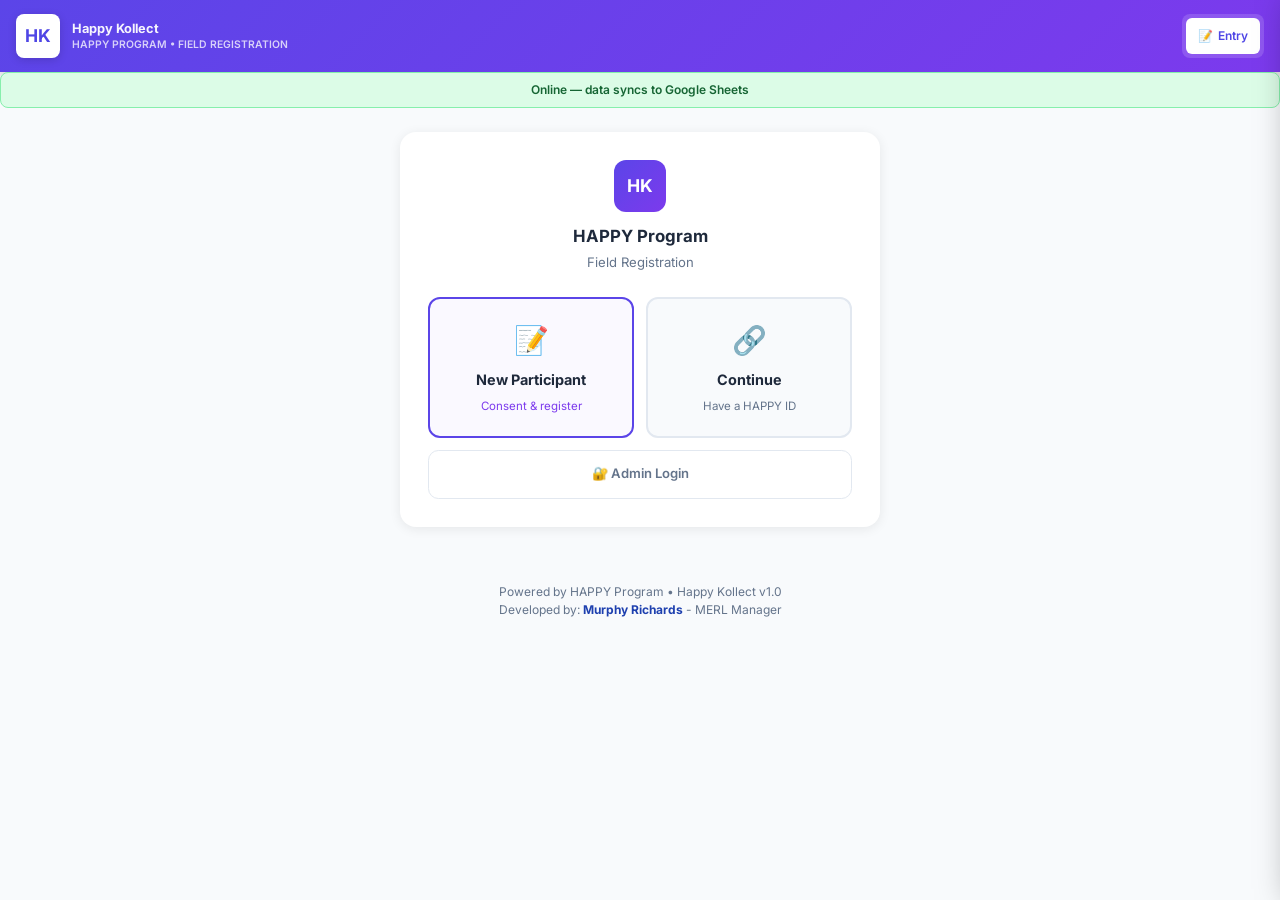
==== commit 54237a92: "Fix batch placement: include consent-only participants and wire search input via addEventListener - " ====
--- a/index.html
+++ b/index.html
@@ -1052,7 +1052,19 @@
           <h2 class="font-black text-red-800 uppercase text-xs tracking-widest">&#x1F6E0; Data Correction &amp; Cleaning</h2>
           <p style="font-size:0.7rem;color:#94a3b8;margin-top:0.2rem;">Review and fix data quality issues, retry pending submissions, edit participant records.</p>
         </div>
-        <button onclick="refreshCorrection()" class="bg-red-600 text-white text-[10px] px-3 py-1 rounded font-bold no-print">&#x1F504; Refresh</button>
+        <div style="display:flex;gap:0.4rem;">
+          <button onclick="runNormalizeAllRecords()" id="normalizeBtn"
+            style="font-size:0.62rem;padding:0.3rem 0.6rem;background:#7c3aed;color:#fff;border:none;border-radius:0.35rem;cursor:pointer;font-weight:700;"
+            title="Standardise phone numbers (0244…) and names (Title Case) on all Master records">
+            &#x2728; Standardise Names &amp; Phones
+          </button>
+          <button onclick="previewRemoveBulkImport()" id="removeBulkBtn"
+            style="font-size:0.62rem;padding:0.3rem 0.6rem;background:#dc2626;color:#fff;border:none;border-radius:0.35rem;cursor:pointer;font-weight:700;"
+            title="Remove all records that were added via bulk/legacy import">
+            &#x1F5D1; Remove Bulk Import Data
+          </button>
+          <button onclick="refreshCorrection()" class="bg-red-600 text-white text-[10px] px-3 py-1 rounded font-bold no-print">&#x1F504; Refresh</button>
+        </div>
       </div>
 
       <!-- PENDING SYNC PANEL -->
@@ -1293,8 +1305,7 @@
         <div style="position:relative;margin-bottom:0.6rem;">
           <span style="position:absolute;left:0.7rem;top:50%;transform:translateY(-50%);font-size:0.85rem;color:#94a3b8;pointer-events:none;">&#x1F50D;</span>
           <input type="text" id="batchSearchInput" placeholder="Search by name or HAPPY ID…"
-            style="width:100%;padding:0.6rem 0.75rem 0.6rem 2.1rem;border:1.5px solid #e2e8f0;border-radius:0.5rem;font-size:0.82rem;box-sizing:border-box;"
-            oninput="batchSearchParticipants(this.value)">
+            style="width:100%;padding:0.6rem 0.75rem 0.6rem 2.1rem;border:1.5px solid #e2e8f0;border-radius:0.5rem;font-size:0.82rem;box-sizing:border-box;">
         </div>
         <div id="batchSearchInfo" style="font-size:0.7rem;color:#94a3b8;margin-bottom:0.4rem;min-height:1rem;"></div>
 
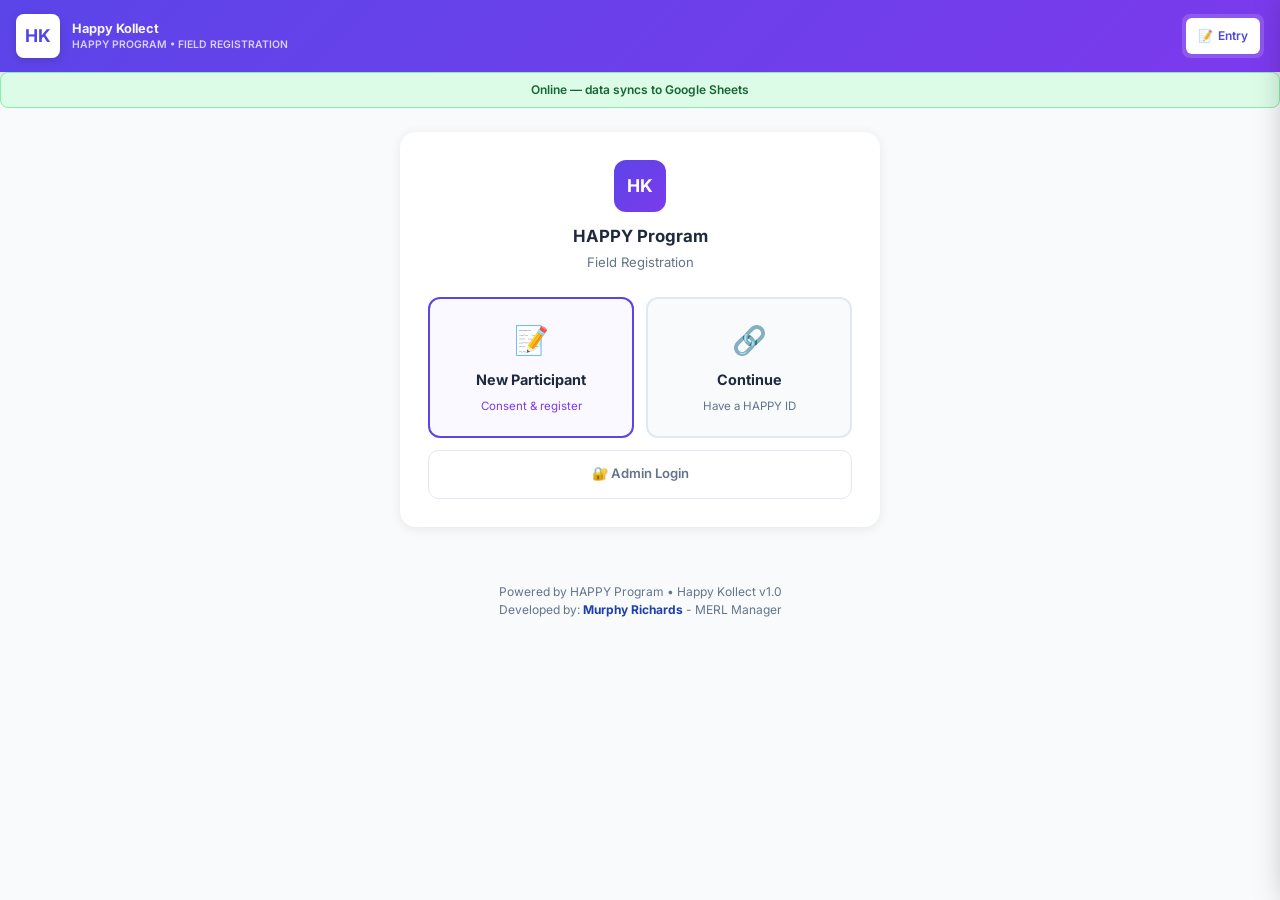
==== commit 08d53eab: "Fix Step 3 Back button preserving participant selections batchGoToStep2() was re-fetching participan" ====
--- a/index.html
+++ b/index.html
@@ -1328,7 +1328,7 @@
             <h2 class="font-black text-emerald-800 uppercase text-xs tracking-widest">Review &amp; Confirm</h2>
             <p style="font-size:0.7rem;color:#94a3b8;margin-top:0.2rem;">Step 3 of 3 &mdash; Confirm batch placement</p>
           </div>
-          <button type="button" onclick="batchGoToStep2()" style="font-size:0.72rem;color:#64748b;background:none;border:1px solid #cbd5e1;border-radius:0.375rem;padding:0.3rem 0.65rem;cursor:pointer;">&larr; Back</button>
+          <button type="button" onclick="batchBackToStep2()" style="font-size:0.72rem;color:#64748b;background:none;border:1px solid #cbd5e1;border-radius:0.375rem;padding:0.3rem 0.65rem;cursor:pointer;">&larr; Back</button>
         </div>
 
         <div id="batchReviewSummary" style="background:#f0fdf4;border-radius:0.5rem;padding:0.75rem 1rem;margin-bottom:1rem;border-left:3px solid #10b981;font-size:0.8rem;"></div>
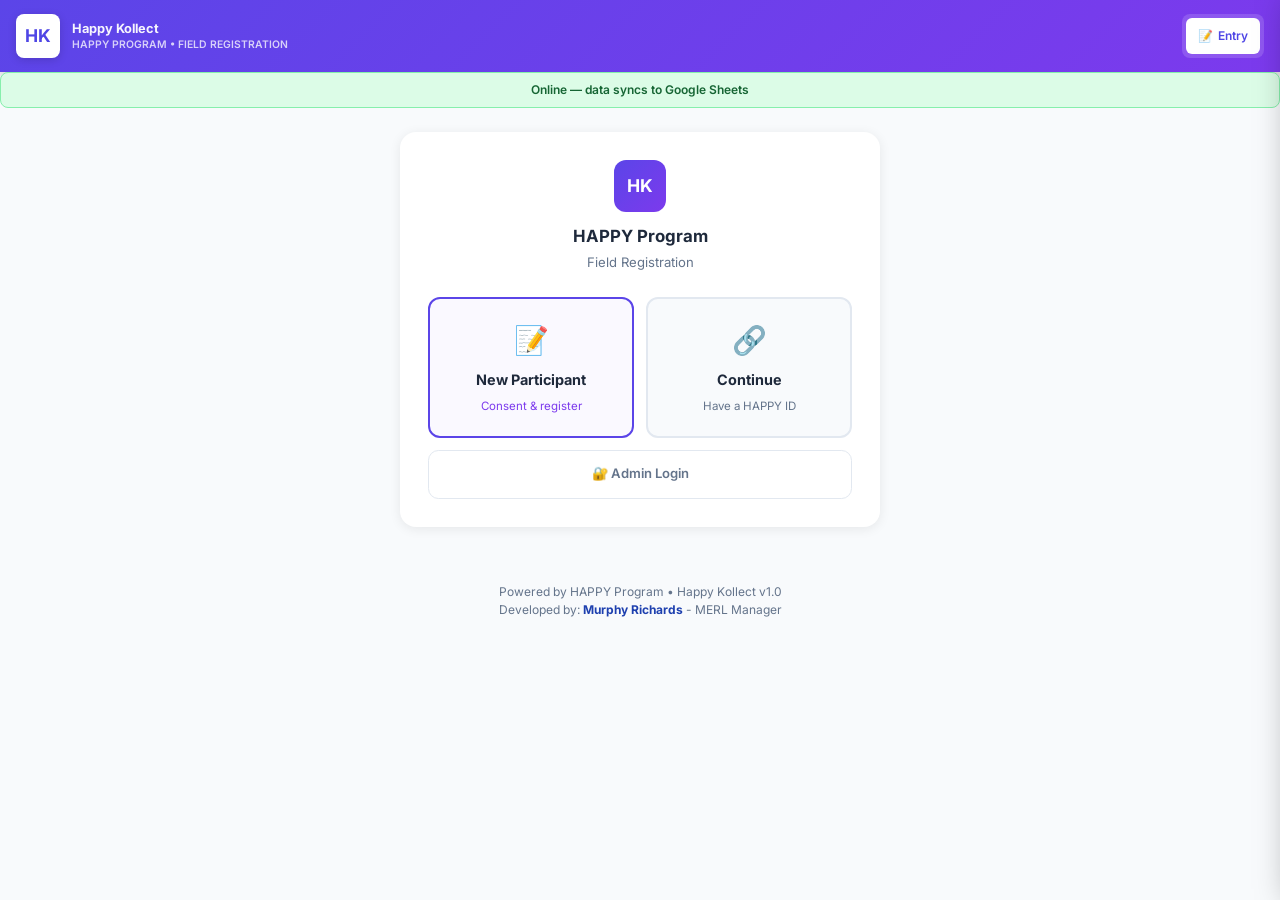
==== commit be322722: "Save local changes" ====
--- a/index.html
+++ b/index.html
@@ -319,7 +319,7 @@
             </div>
             <div class="field-group">
               <label class="field-label required">Phone Number</label>
-              <input type="tel" id="consentPhone" class="field-input" required placeholder="0244 111 111">
+              <input type="tel" id="consentPhone" class="field-input" required placeholder="0244111111" onblur="validatePhone(this)">
             </div>
             <div class="field-group">
               <label class="field-label">Email (optional)</label>
@@ -642,9 +642,13 @@
             </div>
             <div class="field-group">
               <label class="field-label">Job Role</label>
-              <select id="jobRole" class="field-input" disabled>
-                <option value="">Select</option>
-              </select>
+              <select id="jobRole" class="field-input" disabled onchange="toggleOtherJobRole('jobRole','jobRoleOther')">
+                <option value="">Select</option>
+              </select>
+            </div>
+            <div id="jobRoleOtherGroup" class="field-group hidden">
+              <label class="field-label">Specific Job Role</label>
+              <input type="text" id="jobRoleOther" class="field-input" placeholder="Enter job role" disabled>
             </div>
           </div>
           <div class="field-grid">
@@ -850,9 +854,13 @@
             </div>
             <div class="field-group">
               <label class="field-label required">Job Role</label>
-              <select id="plJobRole" class="field-input" required disabled>
-                <option value="">Select</option>
-              </select>
+              <select id="plJobRole" class="field-input" required disabled onchange="toggleOtherJobRole('plJobRole','plJobRoleOther')">
+                <option value="">Select</option>
+              </select>
+            </div>
+            <div id="plJobRoleOtherGroup" class="field-group hidden">
+              <label class="field-label required">Specific Job Role</label>
+              <input type="text" id="plJobRoleOther" class="field-input" placeholder="Enter job role" disabled>
             </div>
           </div>
           <div class="field-grid">
@@ -1205,9 +1213,13 @@
           </div>
           <div class="field-group">
             <label class="field-label required">Job Role</label>
-            <select id="batchJobRole" class="field-input" required disabled>
-              <option value="">Select</option>
-            </select>
+            <select id="batchJobRole" class="field-input" required disabled onchange="toggleOtherJobRole('batchJobRole','batchJobRoleOther')">
+              <option value="">Select</option>
+            </select>
+          </div>
+          <div id="batchJobRoleOtherGroup" class="field-group hidden">
+            <label class="field-label required">Specific Job Role</label>
+            <input type="text" id="batchJobRoleOther" class="field-input" placeholder="Enter job role" disabled>
           </div>
         </div>
 
@@ -1404,6 +1416,6 @@
   <span id="toastMessage"></span>
 </div>
 
-<script src="js/app.js"></script>
+<script src="js/app.js?v=20260706-phone-format"></script>
 </body>
 </html>
